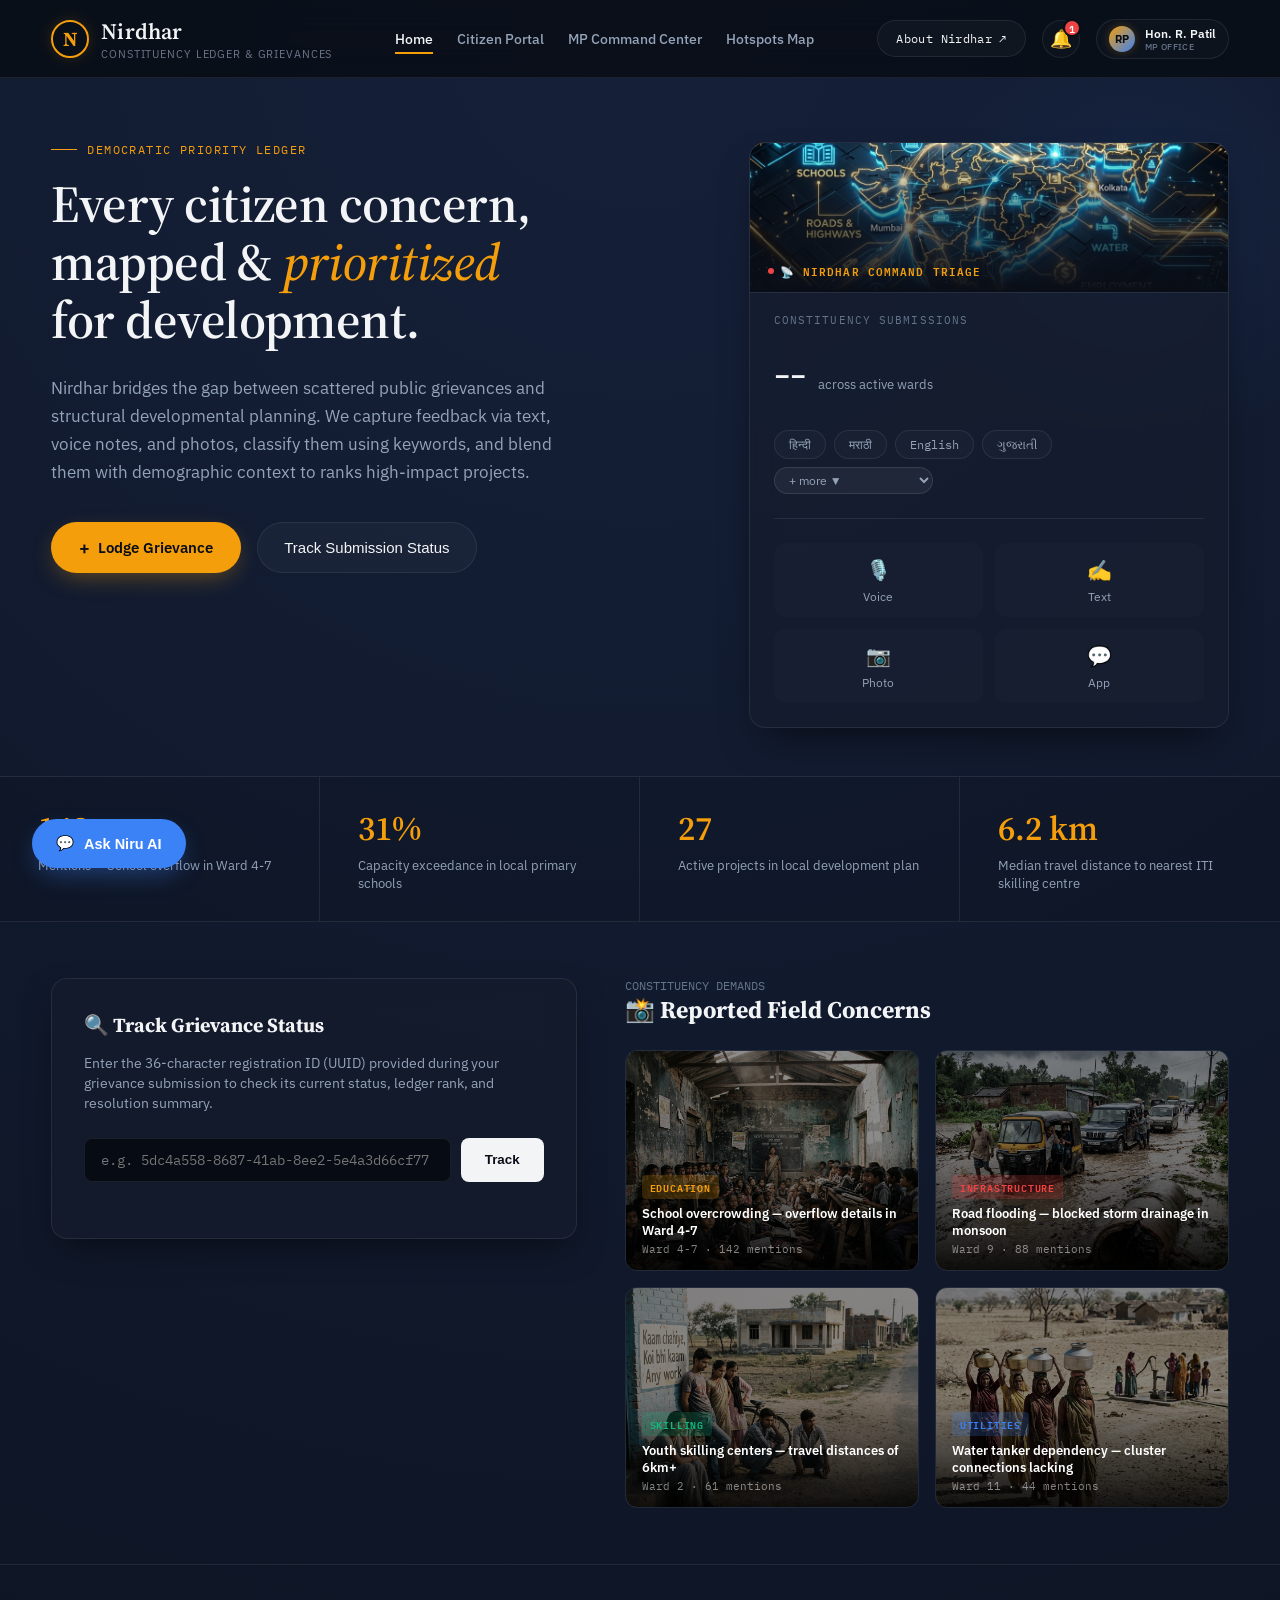
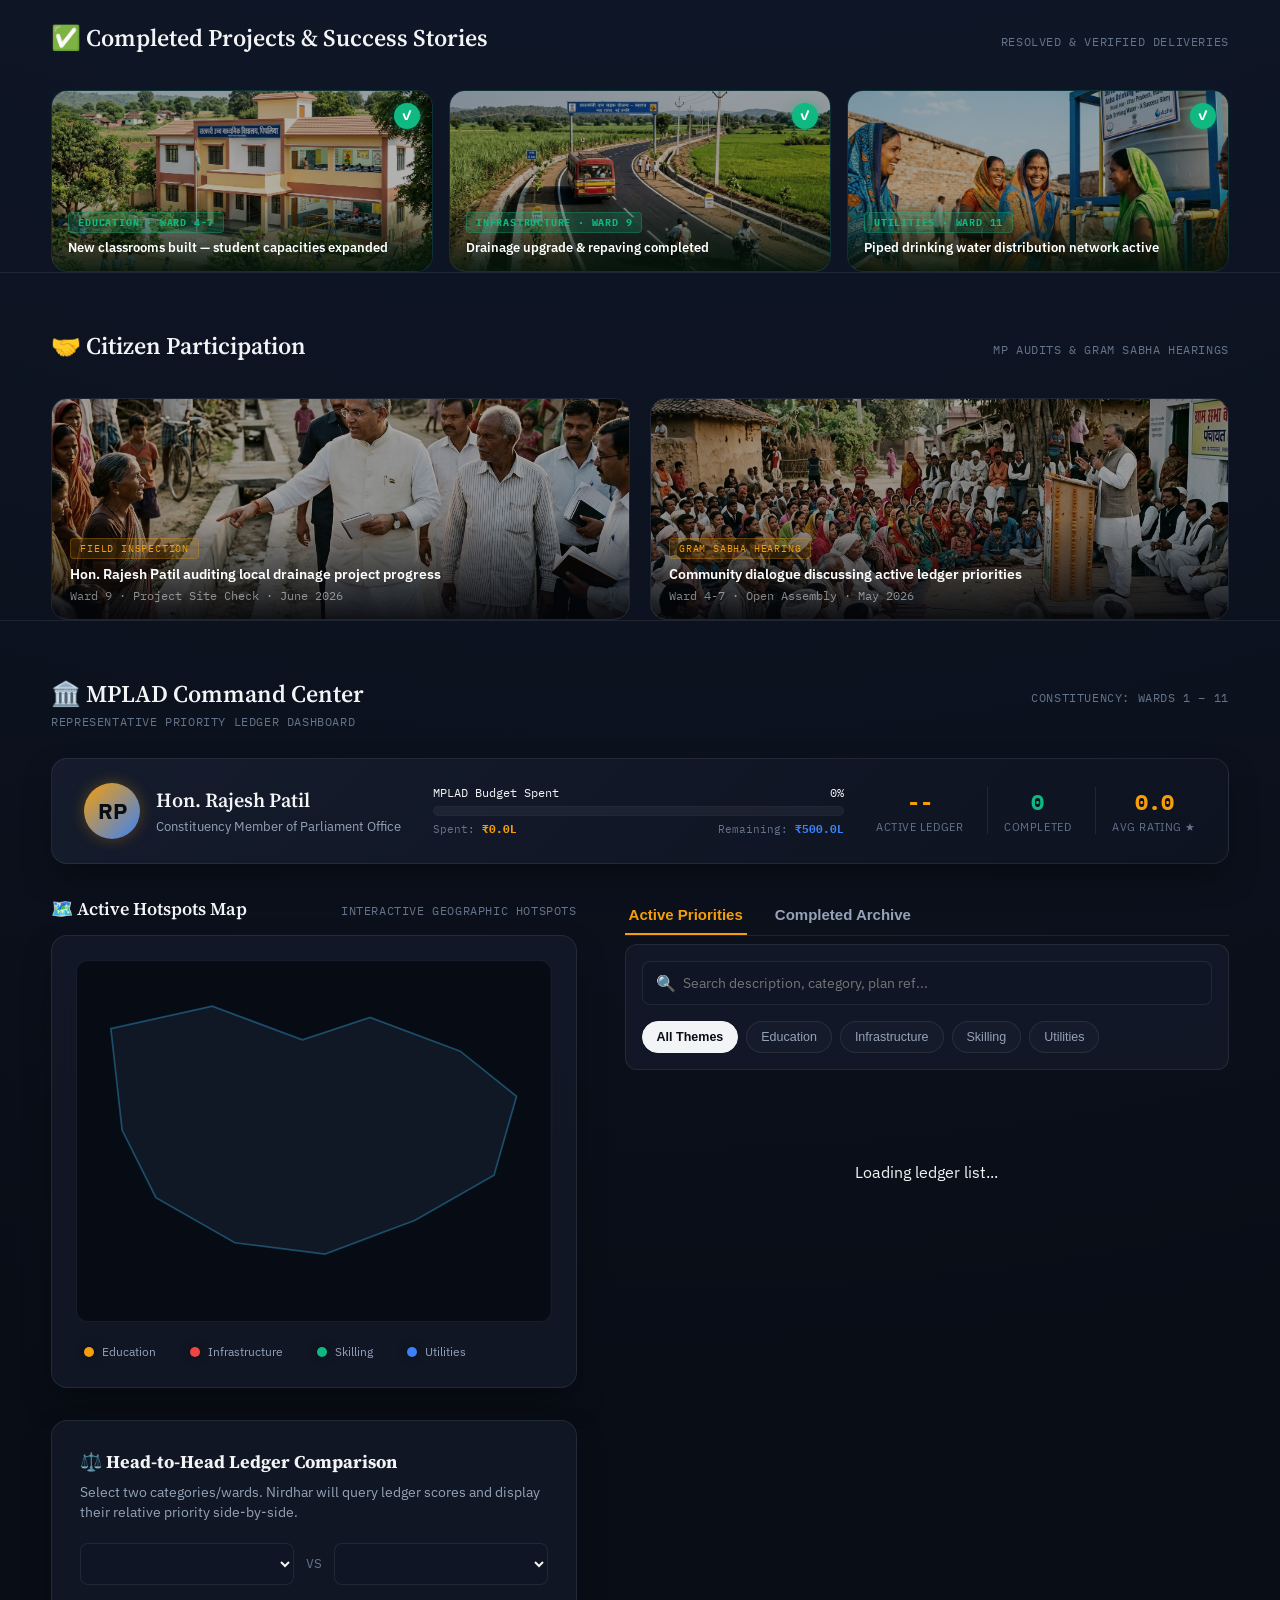
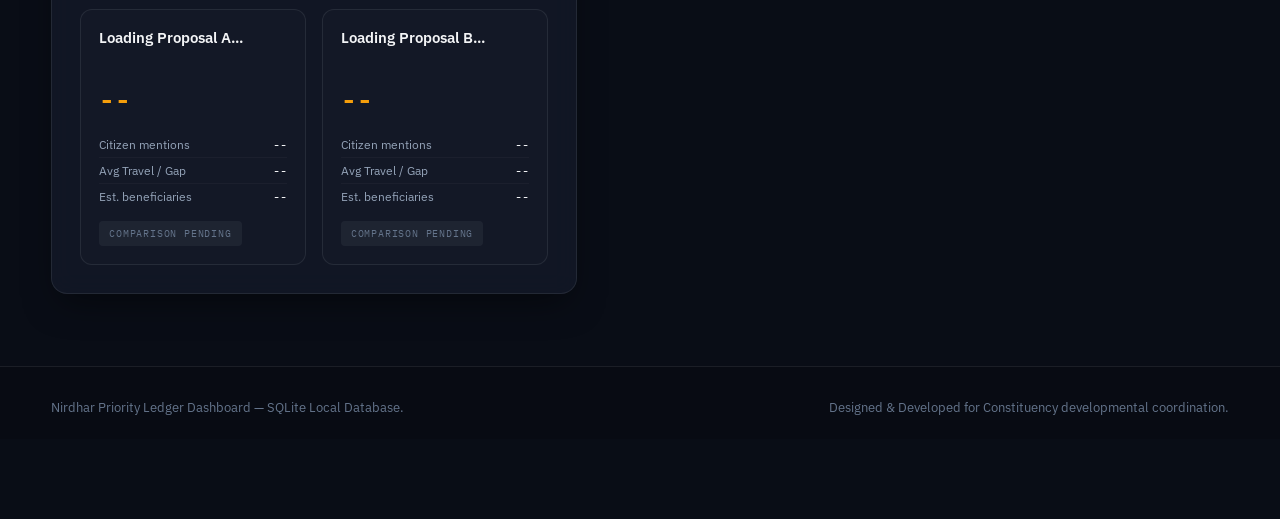
==== frontend/nirdhar/index.html @ 89df0699 "feat: complete project backend, frontend, and deployment setup" ====
<!DOCTYPE html>
<html lang="en">
<head>
<meta charset="UTF-8">
<meta name="viewport" content="width=device-width, initial-scale=1.0">
<title>Nirdhar — Citizen Grievances & Constituency Priority Ledger</title>
<!-- Google Fonts: Outfit, Source Serif 4 & IBM Plex Mono -->
<link rel="preconnect" href="https://fonts.googleapis.com">
<link rel="preconnect" href="https://fonts.gstatic.com" crossorigin>
<link href="https://fonts.googleapis.com/css2?family=Outfit:wght@300;400;500;600;700&family=Source+Serif+4:ital,opsz,wght@0,8..60,400;0,8..60,600;0,8..60,700;1,8..60,400&family=IBM+Plex+Mono:wght@400;500;600&family=IBM+Plex+Sans:wght@300;400;500;600;700&display=swap" rel="stylesheet">
<link rel="stylesheet" href="assets/css/style.css">
</head>
<body>

<header class="topbar">
  <div class="brand">
    <div class="mark">N</div>
    <div>
      <div class="word">Nirdhar</div>
      <div class="sub">Constituency Ledger & Grievances</div>
    </div>
  </div>
  <nav class="links" id="desktopNav">
    <a href="#home" class="active" onclick="navigateTo('#home', this)">Home</a>
    <a href="#citizen-services" onclick="navigateTo('#citizen-services', this)">Citizen Portal</a>
    <a href="#ledger" onclick="navigateTo('#ledger', this)">MP Command Center</a>
    <a href="#map" onclick="navigateTo('#map', this)">Hotspots Map</a>
  </nav>
  <div style="display:flex; align-items:center; gap:16px;">
    <button class="brief-btn" onclick="openModal('briefModal')">About Nirdhar ↗</button>
    
    <!-- Notification Bell Trigger & Dropdown -->
    <div style="position:relative;">
      <div class="notification-trigger" onclick="toggleNotificationDropdown(event)">
        <span class="bell-icon">🔔</span>
        <span class="badge" id="notificationBadge">2</span>
      </div>
      <div class="notification-dropdown" id="notificationDropdown">
        <div class="notification-dropdown-header">
          <span>Alerts & Notifications</span>
          <button onclick="markAllNotificationsRead(event)">Mark all as read</button>
        </div>
        <div id="notificationList">
          <!-- Populated by JS -->
        </div>
      </div>
    </div>

    <!-- MP Profile Avatar Trigger -->
    <div class="mp-profile-trigger" onclick="openModal('profileSettingsModal')">
      <div class="avatar">RP</div>
      <div class="info">
        <span class="name">Hon. R. Patil</span>
        <span class="role">MP Office</span>
      </div>
    </div>
  </div>
</header>

<!-- Mobile Bottom Navigation Bar -->
<div class="mobile-nav-bar" id="mobileNav">
  <div class="mobile-nav-item active" onclick="navigateTo('#home', this)">
    <span class="icon">🏠</span>
    <span>Home</span>
  </div>
  <div class="mobile-nav-item" onclick="navigateTo('#citizen-services', this)">
    <span class="icon">🔍</span>
    <span>Tracker</span>
  </div>
  <div class="mobile-nav-item" onclick="navigateTo('#ledger', this)">
    <span class="icon">🏛️</span>
    <span>MP Office</span>
  </div>
  <div class="mobile-nav-item" onclick="openModal('submitModal'); setMode(document.querySelectorAll('.mode-tab')[0], 'text')">
    <div class="icon">➕</div>
    <div>Lodge</div>
  </div>
</div>

<!-- HERO BANNER -->
<section class="hero" id="home">
  <div>
    <div class="eyebrow">Democratic priority ledger</div>
    <h1 class="headline">Every citizen concern,<br>mapped &amp; <em>prioritized</em><br>for development.</h1>
    <p class="lede">Nirdhar bridges the gap between scattered public grievances and structural developmental planning. We capture feedback via text, voice notes, and photos, classify them using keywords, and blend them with demographic context to ranks high-impact projects.</p>
    <div class="hero-actions">
      <button class="btn-primary" onclick="openModal('submitModal'); setMode(document.querySelectorAll('.mode-tab')[0], 'text')"><span style="font-size:18px;">+</span> Lodge Grievance</button>
      <button class="btn-ghost" onclick="focusTrackingWidget()">Track Submission Status</button>
    </div>
  </div>

  <!-- Hero panel status summary -->
  <div class="hero-panel" style="padding: 0; overflow: hidden; display: flex; flex-direction: column;">
    <div style="width: 100%; height: 150px; overflow: hidden; position: relative; border-bottom: 1px solid var(--card-border);">
      <img src="images/hero_illustration.png" alt="Digital India Map Data Visualization" style="width:100%; height:100%; object-fit:cover;">
      <div style="position: absolute; inset: 0; background: linear-gradient(to top, #090d16, transparent 95%);"></div>
      <div style="position: absolute; bottom: 12px; left: 18px; font-family:'IBM Plex Mono', monospace; font-size: 11px; text-transform: uppercase; letter-spacing: 0.1em; color: var(--accent-gold); font-weight:600; display:flex; align-items:center; gap:6px;">
        <span style="width:6px; height:6px; background:var(--accent-vermil); border-radius:50%; display:inline-block; animation:recPulse 1.5s infinite;"></span>
        📡 Nirdhar Command Triage
      </div>
    </div>
    <div style="padding: 20px 24px 24px;">
      <div class="label">Constituency submissions</div>
      <div class="counter-row">
        <div class="counter" id="statTotal">--</div>
        <div class="counter-note" id="statHotspotNote">across active wards</div>
      </div>
      <div class="lang-strip">
        <span class="lang-chip">हिन्दी</span>
        <span class="lang-chip">मराठी</span>
        <span class="lang-chip">English</span>
        <span class="lang-chip">ગુજરાતી</span>
        <select class="lang-chip" style="background:rgba(255,255,255,0.05); border:1px solid rgba(255,255,255,0.1); color:var(--text-secondary); font-family:inherit; font-size:12px; cursor:pointer; outline:none; border-radius:100px; padding:4px 10px;">
          <option value="" disabled selected>+ more ▼</option>
          <option value="ta" style="background:var(--bg-main); color:#fff;">தமிழ் (Tamil)</option>
          <option value="te" style="background:var(--bg-main); color:#fff;">తెలుగు (Telugu)</option>
          <option value="bn" style="background:var(--bg-main); color:#fff;">বাংলা (Bengali)</option>
          <option value="kn" style="background:var(--bg-main); color:#fff;">ಕನ್ನಡ (Kannada)</option>
          <option value="ml" style="background:var(--bg-main); color:#fff;">മലയാളം (Malayalam)</option>
          <option value="pa" style="background:var(--bg-main); color:#fff;">ਪੰਜਾਬੀ (Punjabi)</option>
          <option value="ur" style="background:var(--bg-main); color:#fff;">اردو (Urdu)</option>
          <option value="or" style="background:var(--bg-main); color:#fff;">ଓଡ଼ିଆ (Odia)</option>
          <option value="as" style="background:var(--bg-main); color:#fff;">অসমীয়া (Assamese)</option>
        </select>
      </div>
      <div class="channel-row">
        <div class="channel" style="cursor:pointer;" onclick="openModal('submitModal'); setMode(document.querySelectorAll('.mode-tab')[1], 'voice')"><span class="icon">🎙️</span>Voice</div>
        <div class="channel" style="cursor:pointer;" onclick="openModal('submitModal'); setMode(document.querySelectorAll('.mode-tab')[0], 'text')"><span class="icon">✍️</span>Text</div>
        <div class="channel" style="cursor:pointer;" onclick="openModal('submitModal'); setMode(document.querySelectorAll('.mode-tab')[2], 'photo')"><span class="icon">📷</span>Photo</div>
        <div class="channel" style="cursor:pointer;" onclick="openModal('submitModal'); setMode(document.querySelectorAll('.mode-tab')[0], 'text')"><span class="icon">💬</span>App</div>
      </div>
    </div>
  </div>
</section>

<!-- STATS STRIP -->
<section class="stats-strip">
  <div class="stat-box">
    <div class="num" id="statHighlightsSchool">142</div>
    <div class="cap">Mentions — School overflow in Ward 4-7</div>
  </div>
  <div class="stat-box">
    <div class="num">31%</div>
    <div class="cap">Capacity exceedance in local primary schools</div>
  </div>
  <div class="stat-box">
    <div class="num" id="statPlan">27</div>
    <div class="cap">Active projects in local development plan</div>
  </div>
  <div class="stat-box">
    <div class="num">6.2 km</div>
    <div class="cap">Median travel distance to nearest ITI skilling centre</div>
  </div>
</section>

<!-- CITIZEN PORTAL SECTION -->
<section class="citizen-section" id="citizen-services">
  <!-- Track Grievance Widget -->
  <div class="tracker-card" id="statusTrackerCard">
    <h3>🔍 Track Grievance Status</h3>
    <p class="card-desc">Enter the 36-character registration ID (UUID) provided during your grievance submission to check its current status, ledger rank, and resolution summary.</p>
    
    <div class="status-search-form">
      <input type="text" id="statusIdInput" class="status-search-input" placeholder="e.g. 5dc4a558-8687-41ab-8ee2-5e4a3d66cf77">
      <button class="btn-search-status" onclick="queryGrievanceStatus()">Track</button>
    </div>

    <!-- Status Search Results Box -->
    <div class="status-results-box" id="statusResultsBox">
      <div class="status-result-header">
        <strong style="font-size:14px; color:#fff;" id="statusResCategory">Grievance</strong>
        <span class="status-badge-val pending" id="statusResBadge">Pending</span>
      </div>
      
      <div class="status-detail-item"><span>Ward Area</span><strong id="statusResWard">--</strong></div>
      <div class="status-detail-item"><span>Priority Rank</span><strong id="statusResRank">--</strong></div>
      <div class="status-detail-item"><span>Priority Score</span><strong id="statusResScore">--</strong></div>
      <div class="status-detail-item"><span>Complaint Text</span><strong id="statusResSummary" style="max-width:24ch; overflow:hidden; text-overflow:ellipsis; white-space:nowrap;">--</strong></div>
      
      <!-- Related Picture Preview Row -->
      <div class="status-detail-item" id="statusResImageRow" style="display:none; flex-direction:column; align-items:flex-start; gap:8px; border:none; padding:12px 0 0 0; border-top:1.5px dashed rgba(255,255,255,0.06);">
        <span style="font-size:11px;">Related Picture:</span>
        <img id="statusResImage" src="" alt="Grievance Image" style="max-width:100%; max-height:220px; border-radius:var(--radius-sm); border:1px solid var(--card-border); object-fit:cover;">
      </div>

      <!-- Complete redressal report details if resolved -->
      <div id="statusResCompletedDetails" style="display:none; margin-top:14px; padding-top:12px; border-top:1.5px dashed rgba(255,255,255,0.06);">
        <div class="status-detail-item" style="color:var(--accent-sage);"><span>Actual Spent Cost</span><strong id="statusResActualCost">₹0.0 Lakhs</strong></div>
        <div class="status-detail-item" style="color:var(--accent-sage);"><span>Satisfaction Rating</span><strong id="statusResRating" style="color:var(--accent-gold);">★★★★★</strong></div>
        <div class="status-detail-item" style="flex-direction:column; align-items:flex-start; gap:4px; border:none; padding:4px 0 0 0;">
          <span style="font-size:11px;">Redressal Summary Report:</span>
          <p id="statusResReviewNotes" style="font-style:italic; font-size:12px; margin:0; color:var(--text-secondary);"></p>
        </div>
      </div>
    </div>
  </div>

  <!-- Citizen Problem Gallery -->
  <div>
    <div class="problems-gallery-title">
      <p>Constituency Demands</p>
      <h3>📸 Reported Field Concerns</h3>
    </div>
    <div class="gallery-grid">
      <div class="gallery-card" onclick="filterByCategory('education')">
        <img src="images/problem_education.png" alt="School overcrowding" loading="lazy">
        <div class="overlay-label">
          <span class="cat-badge education">Education</span>
          <div class="caption">School overcrowding — overflow details in Ward 4-7</div>
          <div class="ward-tag">Ward 4-7 · 142 mentions</div>
        </div>
      </div>
      <div class="gallery-card" onclick="filterByCategory('infrastructure')">
        <img src="images/problem_infrastructure.png" alt="Flooded road" loading="lazy">
        <div class="overlay-label">
          <span class="cat-badge infrastructure">Infrastructure</span>
          <div class="caption">Road flooding — blocked storm drainage in monsoon</div>
          <div class="ward-tag">Ward 9 · 88 mentions</div>
        </div>
      </div>
      <div class="gallery-card" onclick="filterByCategory('skilling')">
        <img src="images/problem_skilling.png" alt="Youth unemployment" loading="lazy">
        <div class="overlay-label">
          <span class="cat-badge skilling">Skilling</span>
          <div class="caption">Youth skilling centers — travel distances of 6km+</div>
          <div class="ward-tag">Ward 2 · 61 mentions</div>
        </div>
      </div>
      <div class="gallery-card" onclick="filterByCategory('utilities')">
        <img src="images/problem_utilities.png" alt="Water scarcity" loading="lazy">
        <div class="overlay-label">
          <span class="cat-badge utilities">Utilities</span>
          <div class="caption">Water tanker dependency — cluster connections lacking</div>
          <div class="ward-tag">Ward 11 · 44 mentions</div>
        </div>
      </div>
    </div>
  </div>
</section>

<!-- SUCCESS STORIES GALLERY -->
<section class="success-gallery">
  <div class="section-head" style="padding: 0 0 8px 0;">
    <div class="section-title">✅ Completed Projects &amp; Success Stories</div>
    <div class="section-note">resolved &amp; verified deliveries</div>
  </div>
  <div class="success-grid">
    <div class="success-card">
      <img src="images/completed_school.png" alt="Renovated school" loading="lazy">
      <div class="tick">✓</div>
      <div class="success-label">
        <span class="success-badge">Education · Ward 4-7</span>
        <div class="success-caption">New classrooms built — student capacities expanded</div>
      </div>
    </div>
    <div class="success-card">
      <img src="images/completed_road.png" alt="Rehabilitated drainage" loading="lazy">
      <div class="tick">✓</div>
      <div class="success-label">
        <span class="success-badge">Infrastructure · Ward 9</span>
        <div class="success-caption">Drainage upgrade &amp; repaving completed</div>
      </div>
    </div>
    <div class="success-card">
      <img src="images/completed_water.png" alt="Piped water supply" loading="lazy">
      <div class="tick">✓</div>
      <div class="success-label">
        <span class="success-badge">Utilities · Ward 11</span>
        <div class="success-caption">Piped drinking water distribution network active</div>
      </div>
    </div>
  </div>
</section>

<!-- GROUND REALITY PHOTO STRIP -->
<section class="ground-reality">
  <div class="section-head" style="padding: 0 0 8px 0;">
    <div class="section-title">🤝 Citizen Participation</div>
    <div class="section-note">MP audits &amp; Gram Sabha hearings</div>
  </div>
  <div class="ground-strip">
    <div class="ground-card">
      <img src="images/mp_field_visit.png" alt="MP field visit" loading="lazy">
      <div class="ground-label">
        <span class="ground-tag">Field Inspection</span>
        <div class="ground-caption">Hon. Rajesh Patil auditing local drainage project progress</div>
        <div class="ground-sub">Ward 9 · Project Site Check · June 2026</div>
      </div>
    </div>
    <div class="ground-card">
      <img src="images/citizen_meeting.png" alt="Gram Sabha" loading="lazy">
      <div class="ground-label">
        <span class="ground-tag">Gram Sabha Hearing</span>
        <div class="ground-caption">Community dialogue discussing active ledger priorities</div>
        <div class="ground-sub">Ward 4-7 · Open Assembly · May 2026</div>
      </div>
    </div>
  </div>
</section>

<!-- DYNAMIC CITIZEN PHOTO FEED -->
<section class="ground-reality" id="citizen-photo-feed-section" style="display:none; padding: 56px clamp(16px, 4vw, 56px) 0; border-top: 1px solid var(--card-border);">
  <div class="section-head" style="padding: 0 0 8px 0;">
    <div class="section-title">📸 Citizen Ground Reality Feed</div>
    <div class="section-note">Live Photo Uploads from Citizens</div>
  </div>
  <div class="ground-strip" id="citizenPhotoStrip">
    <!-- Dynamic citizen concern photo cards go here -->
  </div>
</section>

<!-- MP LEDGER & COMMAND CENTER -->
<section class="ledger-dashboard-section" id="ledger">
  <div class="section-head">
    <div>
      <div class="section-title">🏛️ MPLAD Command Center</div>
      <span class="section-note">Representative Priority Ledger Dashboard</span>
    </div>
    <div class="section-note">Constituency: Wards 1 – 11</div>
  </div>

  <!-- MP overview banner -->
  <div class="mp-overview-banner">
    <div class="mp-meta-info">
      <div class="avatar-lg">RP</div>
      <div>
        <h4>Hon. Rajesh Patil</h4>
        <p>Constituency Member of Parliament Office</p>
      </div>
    </div>
    <div class="mp-budget-progress">
      <div class="mp-progress-labels">
        <span>MPLAD Budget Spent</span>
        <span id="profileBudgetPct">0%</span>
      </div>
      <div class="mp-progress-bar-track">
        <div class="mp-progress-bar-fill" id="profileBudgetBar"></div>
      </div>
      <div style="display:flex; justify-content:space-between; font-size:11px; color:var(--text-muted); margin-top:6px; font-family:'IBM Plex Mono', monospace;">
        <span>Spent: <strong id="profileSpentBudget" style="color:var(--accent-gold);">₹0.0L</strong></span>
        <span>Remaining: <strong id="profileBalanceBudget" style="color:var(--accent-blue);">₹500.0L</strong></span>
      </div>
    </div>
    <div class="mp-stats-row">
      <div class="mp-stat-item">
        <div class="val" id="profileActiveCount">--</div>
        <div class="lbl">Active Ledger</div>
      </div>
      <div class="mp-stat-item" style="border-left:1px solid var(--card-border); padding-left:16px;">
        <div class="val green" id="profileCompletedCount">0</div>
        <div class="lbl">Completed</div>
      </div>
      <div class="mp-stat-item" style="border-left:1px solid var(--card-border); padding-left:16px;">
        <div class="val" id="profileAvgRating" style="color:var(--accent-gold);">0.0</div>
        <div class="lbl">Avg Rating ★</div>
      </div>
    </div>
  </div>

  <!-- Dashboard Grid -->
  <div class="dashboard-grid">
    <!-- SVG Map & Comparison -->
    <div id="map">
      <div class="section-head" style="margin-bottom:14px;">
        <div class="section-title" style="font-size:18px;">🗺️ Active Hotspots Map</div>
        <div class="section-note">Interactive geographic hotspots</div>
      </div>
      <div class="map-card">
        <div class="map-wrapper">
          <svg class="map" viewBox="0 0 420 320" xmlns="http://www.w3.org/2000/svg">
            <rect x="0" y="0" width="420" height="320" rx="10" fill="#070b14"/>
            <!-- Constituency boundary outline -->
            <path class="map-path" d="M30 60 L120 40 L200 70 L260 50 L340 80 L390 120 L370 190 L300 230 L220 260 L140 250 L70 210 L40 150 Z"/>
            <g id="mapHotspots">
              <!-- Rendered dynamically -->
            </g>
          </svg>
        </div>
        <div class="map-legend">
          <span onclick="filterByCategory('education')"><i class="dot" style="background:var(--theme-education)"></i>Education</span>
          <span onclick="filterByCategory('infrastructure')"><i class="dot" style="background:var(--theme-infrastructure)"></i>Infrastructure</span>
          <span onclick="filterByCategory('skilling')"><i class="dot" style="background:var(--theme-skilling)"></i>Skilling</span>
          <span onclick="filterByCategory('utilities')"><i class="dot" style="background:var(--theme-utilities)"></i>Utilities</span>
        </div>
      </div>

      <!-- Compare Card -->
      <div class="compare-card" id="compare">
        <h3>⚖️ Head-to-Head Ledger Comparison</h3>
        <div class="desc">Select two categories/wards. Nirdhar will query ledger scores and display their relative priority side-by-side.</div>
        
        <div class="compare-controls">
          <select id="compareA" class="compare-select" onchange="runComparison()"></select>
          <span style="align-self: center; font-size: 13px; color: var(--text-muted); font-family: 'IBM Plex Mono', monospace;">VS</span>
          <select id="compareB" class="compare-select" onchange="runComparison()"></select>
        </div>

        <div class="compare-row" id="compareResult">
          <div class="compare-loader" id="compareLoader">
            <div class="spinner"></div>
          </div>
          <div class="compare-item" id="compCardA">
            <div>
              <div class="name" id="compNameA">Loading Proposal A...</div>
              <div class="score-val" id="compScoreA">--</div>
              <div class="metric">Citizen mentions <b id="compMentionsA">--</b></div>
              <div class="metric">Avg Travel / Gap <b id="compGapA">--</b></div>
              <div class="metric">Est. beneficiaries <b id="compBenefA">--</b></div>
            </div>
            <span class="lose-tag" id="compTagA">Comparison pending</span>
          </div>
          <div class="compare-item" id="compCardB">
            <div>
              <div class="name" id="compNameB">Loading Proposal B...</div>
              <div class="score-val" id="compScoreB">--</div>
              <div class="metric">Citizen mentions <b id="compMentionsB">--</b></div>
              <div class="metric">Avg Travel / Gap <b id="compGapB">--</b></div>
              <div class="metric">Est. beneficiaries <b id="compBenefB">--</b></div>
            </div>
            <span class="lose-tag" id="compTagB">Comparison pending</span>
          </div>
        </div>
      </div>
    </div>

    <!-- Ranked ledger and completions archive -->
    <div>
      <div class="primary-ledger-tabs">
        <button class="ledger-view-tab active" id="btnActiveTab" onclick="switchLedgerTab('active')">Active Priorities</button>
        <button class="ledger-view-tab" id="btnCompletedTab" onclick="switchLedgerTab('completed')">Completed Archive</button>
      </div>

      <!-- ACTIVE LEDGER CONTENT WRAPPER -->
      <div id="activeLedgerWrapper">
        <div class="ledger-container">
          <div class="filter-bar">
            <div class="search-wrapper">
              <span class="search-icon">🔍</span>
              <input type="text" id="ledgerSearch" class="search-input" placeholder="Search description, category, plan ref..." oninput="filterLedger()">
            </div>
            <div class="filter-tabs">
              <button class="filter-tab active" onclick="setFilterTab(this, 'all')">All Themes</button>
              <button class="filter-tab" onclick="setFilterTab(this, 'education')">Education</button>
              <button class="filter-tab" onclick="setFilterTab(this, 'infrastructure')">Infrastructure</button>
              <button class="filter-tab" onclick="setFilterTab(this, 'skilling')">Skilling</button>
              <button class="filter-tab" onclick="setFilterTab(this, 'utilities')">Utilities</button>
            </div>
          </div>

          <div class="active-filter-badge" id="hotspotFilterBadge">
            <span>Filtering by Hotspot: <strong id="hotspotFilterName">Ward X</strong></span>
            <button onclick="clearHotspotFilter()">✕ Clear</button>
          </div>

          <div class="ledger-list" id="ledgerList">
            <div style="text-align: center; padding: 48px;">
              <div class="spinner" style="margin: 0 auto 16px;"></div>
              <span>Loading ledger list...</span>
            </div>
          </div>
        </div>
      </div>

      <!-- COMPLETED LEDGER CONTENT WRAPPER -->
      <div id="completedLedgerWrapper" style="display:none;">
        <div class="ledger-list" id="completedProjectsList">
          <div style="text-align: center; padding: 48px;">
            <div class="spinner" style="margin: 0 auto 16px;"></div>
            <span>Loading completed archive...</span>
          </div>
        </div>
      </div>
    </div>
  </div>
</section>

<!-- FLOATING CHATBOT -->
<div class="ai-chat-widget">
  <button class="ai-chat-toggle" onclick="toggleAIChat()">
    <span class="chat-icon">💬</span>
    <span>Ask Niru AI</span>
  </button>
  <div class="ai-chat-pane" id="aiChatPane">
    <div class="ai-chat-header">
      <h4>💬 Niru AI Assistant <span class="status"></span></h4>
      <button class="modal-close" style="width:24px; height:24px; font-size:12px; border:none; background:none; display:flex; align-items:center; justify-content:center;" onclick="toggleAIChat()">✕</button>
    </div>
    <div class="ai-chat-messages" id="aiChatMessages">
      <div class="chat-msg bot">
        Hello! I am Niru, your constituency assistant. I can help analyze your ledger data, draft escalations, or check budget status. Ask me anything!
      </div>
    </div>
    <div class="ai-chat-prompts">
      <span class="chat-prompt-chip" onclick="sendQuickPrompt('budget')">📊 Check Budget</span>
      <span class="chat-prompt-chip" onclick="sendQuickPrompt('priority')">🏆 Top Priority</span>
      <span class="chat-prompt-chip" onclick="sendQuickPrompt('sla')">🚨 SLA Breaches</span>
      <span class="chat-prompt-chip" onclick="sendQuickPrompt('draft')">✉️ Draft Escalation</span>
    </div>
    <div class="ai-chat-input-wrapper">
      <input type="text" id="aiChatInput" class="ai-chat-input" placeholder="Type a message..." onkeydown="handleChatKeyDown(event)">
      <button class="ai-chat-send" onclick="sendChatMessage()">➔</button>
    </div>
  </div>
</div>

<!-- SUBMIT SUGGESTION / GRIEVANCE MODAL -->
<div class="overlay" id="submitModal">
  <div class="modal">
    <div class="modal-head">
      <div>
        <h2>Lodge Public Grievance / Suggestion</h2>
        <p>Report local requirements or infrastructure needs. Text notes, audio recordings, or photo updates are supported.</p>
      </div>
      <button class="modal-close" onclick="closeModal('submitModal')">✕</button>
    </div>
    <div class="modal-body">
      <div class="field-label">Preferred Language</div>
      <div class="lang-select" id="langSelect">
        <button class="lang-opt active" data-lang="en">English</button>
        <button class="lang-opt" data-lang="hi">हिन्दी</button>
        <button class="lang-opt" data-lang="mr">मराठी</button>
        <button class="lang-opt" data-lang="gu">ગુજરાતી</button>
        <button class="lang-opt" data-lang="ta">தமிழ்</button>
        <select id="moreLangSelect" onchange="document.querySelectorAll('.lang-opt').forEach(b => b.classList.remove('active')); currentLang = this.value;" style="background:transparent; color:var(--text-secondary); border:1px solid var(--card-border); border-radius:100px; padding:6px 12px; font-size:13px; font-family:inherit; cursor:pointer; outline:none; height: 32px;">
          <option value="" disabled selected>+ More Languages</option>
          <option value="te" style="background:var(--bg-main); color:#fff;">తెలుగు (Telugu)</option>
          <option value="bn" style="background:var(--bg-main); color:#fff;">বাংলা (Bengali)</option>
          <option value="kn" style="background:var(--bg-main); color:#fff;">ಕನ್ನಡ (Kannada)</option>
          <option value="ml" style="background:var(--bg-main); color:#fff;">മലയാളം (Malayalam)</option>
          <option value="pa" style="background:var(--bg-main); color:#fff;">ਪੰਜਾਬੀ (Punjabi)</option>
          <option value="ur" style="background:var(--bg-main); color:#fff;">اردو (Urdu)</option>
          <option value="or" style="background:var(--bg-main); color:#fff;">ଓଡ଼ିଆ (Odia)</option>
          <option value="as" style="background:var(--bg-main); color:#fff;">অসমীয়া (Assamese)</option>
        </select>
      </div>

      <div class="mode-tabs">
        <button class="mode-tab active" onclick="setMode(this,'text')"><span class="ic">✍️</span>Text Detail</button>
        <button class="mode-tab" onclick="setMode(this,'voice')"><span class="ic">🎙️</span>Voice Note</button>
        <button class="mode-tab" onclick="setMode(this,'photo')"><span class="ic">📷</span>Photo Upload</button>
      </div>

      <!-- TEXT MODE -->
      <div id="mode-text">
        <div class="field-label">Grievance Details</div>
        <textarea id="submitText" placeholder="Please describe the grievance or developmental requirements..."></textarea>
      </div>

      <!-- VOICE MODE -->
      <div id="mode-voice" style="display:none;">
        <div class="voice-box">
          <button class="rec-btn" id="voiceRecBtn" type="button" onclick="toggleRecording()">●</button>
          <div class="voice-status" id="voiceStatus">Click to Record</div>
          <div class="voice-timer" id="voiceTimer">00:00</div>
          <div class="wave-visualizer" id="waveVisualizer">
            <div class="wave-bar"></div><div class="wave-bar"></div><div class="wave-bar"></div>
            <div class="wave-bar"></div><div class="wave-bar"></div><div class="wave-bar"></div>
            <div class="wave-bar"></div>
          </div>
          <div class="voice-note" id="voiceHelpText">Speech recognition runs automatically.</div>
        </div>
      </div>

      <!-- PHOTO MODE -->
      <div id="mode-photo" style="display:none;">
        <input type="file" id="photoFileInput" accept="image/*" style="display:none;" onchange="handlePhotoUpload(event)">
        <div class="upload-box" onclick="document.getElementById('photoFileInput').click()">
          <span class="icon">📷</span>
          <strong>Click to select photo</strong>
          <p style="margin: 6px 0 0;">AI Vision classifications will automatically triage the theme.</p>
        </div>
        
        <div class="photo-preview-container" id="photoPreviewContainer">
          <img src="" class="photo-thumbnail" id="photoThumbnail" alt="preview">
          <div class="photo-meta">
            <div class="photo-name" id="photoName">image.jpg</div>
            <div class="photo-size" id="photoSize">0 KB</div>
            <button class="btn-remove-photo" onclick="removePhoto()">Remove photo</button>
          </div>
        </div>

        <div class="ai-analysis-banner" id="aiAnalysisBanner">
          <div class="spinner"></div>
          <span id="aiAnalysisText">Analyzing image with Niru-Vision AI...</span>
        </div>
      </div>

      <!-- Ward selection & prefill -->
      <div class="field-label" style="margin-top:20px; margin-bottom:0;">Ward Location</div>
      <div class="location-row">
        <select id="wardSelect">
          <option value="">Choose Constituency Ward...</option>
          <option value="ward-1">Ward 1 (Pop: 8.2k)</option>
          <option value="ward-2">Ward 2 (Pop: 11.4k)</option>
          <option value="ward-4-7">Ward 4-7 (Pop: 26.8k)</option>
          <option value="ward-9">Ward 9 (Pop: 15.1k)</option>
          <option value="ward-11">Ward 11 (Pop: 9.7k)</option>
        </select>
        <button type="button" onclick="useCurrentLocation()">📍 Geotag</button>
      </div>

      <button class="submit-btn" id="btnSubmitGrievance" onclick="submitGrievance()">Submit Grievance Suggestion</button>
      <div class="modal-foot-note" id="submitFootNote">All citizen demands are filed directly into Nirdhar priority ledger.</div>
    </div>
  </div>
</div>

<!-- MP PROFILE / SETTINGS MODAL -->
<div class="overlay" id="profileSettingsModal">
  <div class="modal" style="max-width: 480px;">
    <div class="modal-head">
      <div>
        <h2>MP Office Settings</h2>
        <p>Configure notifications and representatives profiles details.</p>
      </div>
      <button class="modal-close" onclick="closeModal('profileSettingsModal')">✕</button>
    </div>
    <div class="modal-body">
      <div class="field-label">Representative Information</div>
      <div style="background:rgba(255,255,255,0.02); border:1px solid var(--card-border); border-radius:var(--radius-md); padding:16px; margin-bottom:20px;">
        <div style="font-weight:600; font-size:15px; margin-bottom:4px;">Rajesh Patil, MP</div>
        <div style="font-size:12px; color:var(--text-secondary);">District: Wards 1 – 11 Constituency</div>
      </div>

      <div style="margin-bottom:20px;">
        <div class="field-label">Link Phone Number (SMS Alerts)</div>
        <div class="status-search-form" style="margin-bottom:6px;">
          <input type="text" id="mpPhoneNumber" class="status-search-input" placeholder="e.g. +91 99887 76655" value="+91 99887 76655">
          <button class="btn-search-status" style="background:var(--accent-gold); color:var(--bg-main)" onclick="saveConnectedPhone()">Link</button>
        </div>
        <p id="phoneStatusMsg" style="font-size:11.5px; margin:4px 0 0 0; color:var(--text-muted);">SLA warnings trigger direct SMS integrations on the linked phone.</p>
      </div>

      <div style="border-top:1px solid var(--card-border); padding-top:20px; display:flex; justify-content:flex-end;">
        <button class="submit-btn" style="width:auto; margin-top:0;" onclick="closeModal('profileSettingsModal')">Save Settings</button>
      </div>
    </div>
  </div>
</div>

<!-- RESOLVE / COMPLETE PROJECT MODAL -->
<div class="overlay" id="completeProjectModal">
  <div class="modal" style="max-width: 480px;">
    <div class="modal-head">
      <div>
        <h2>✓ Resolve Grievance Priority</h2>
        <p>Complete project work and archive citizen redressal reports.</p>
      </div>
      <button class="modal-close" onclick="closeModal('completeProjectModal')">✕</button>
    </div>
    <div class="modal-body">
      <input type="hidden" id="completeProjectCategory">
      <input type="hidden" id="completeProjectWard">
      
      <div style="font-weight:600; font-size:15px; font-family:'Source Serif 4', serif; margin-bottom:18px;" id="completeProjectLabel">Project details</div>
      
      <div style="margin-bottom:18px;">
        <div class="field-label">Actual Spent Cost (Lakhs)</div>
        <input type="number" step="0.1" id="completeProjectCost" class="status-search-input" style="width:100%; border-radius:var(--radius-sm);" placeholder="e.g. 45.0">
      </div>

      <div style="margin-bottom:18px;">
        <div class="field-label">Citizen Satisfaction Rating</div>
        <div class="star-rating" id="completeProjectStars">
          <span class="star-btn active" onclick="setCompletionStarRating(1)">★</span>
          <span class="star-btn active" onclick="setCompletionStarRating(2)">★</span>
          <span class="star-btn active" onclick="setCompletionStarRating(3)">★</span>
          <span class="star-btn active" onclick="setCompletionStarRating(4)">★</span>
          <span class="star-btn active" onclick="setCompletionStarRating(5)">★</span>
        </div>
        <input type="hidden" id="completeProjectRating" value="5">
      </div>

      <div style="margin-bottom:20px;">
        <div class="field-label">Redressal Review Summary</div>
        <textarea id="completeProjectNotes" style="min-height:90px;" placeholder="Grievance resolved. Infrastructure inspected and verified..."></textarea>
      </div>

      <div style="display:grid; grid-template-columns:1fr 1fr; gap:12px;">
        <button class="submit-btn" style="background:rgba(255,255,255,0.03); border:1px solid var(--card-border); color:var(--text-primary); margin-top:0;" onclick="closeModal('completeProjectModal')">Cancel</button>
        <button class="submit-btn" style="background:var(--accent-sage); color:#fff; margin-top:0;" id="btnSaveCompletion" onclick="saveProjectCompletion()">✓ Save &amp; Resolve</button>
      </div>
    </div>
  </div>
</div>

<!-- HQ ESCALATION MODAL -->
<div class="overlay" id="escalateProjectModal">
  <div class="modal" style="max-width: 480px;">
    <div class="modal-head">
      <div>
        <h2>🚨 Escalate to Headquarters</h2>
        <p>This project has breached SLA limit of 5 days. Route directly to state offices.</p>
      </div>
      <button class="modal-close" onclick="closeModal('escalateProjectModal')">✕</button>
    </div>
    <div class="modal-body">
      <input type="hidden" id="escalateProjectCategory">
      <input type="hidden" id="escalateProjectWard">
      
      <div style="background:rgba(239, 68, 68, 0.05); border:1px solid rgba(239, 68, 68, 0.25); border-radius:var(--radius-md); padding:16px; margin-bottom:20px; color:var(--accent-vermil);">
        <div class="field-label" style="color:var(--accent-vermil); margin-bottom:4px;">SLA Breach Alert</div>
        <div style="font-weight:600; font-size:15px; font-family:'Source Serif 4', serif;" id="escalateProjectLabel">Project details</div>
        <div style="font-size:12px; font-family:'IBM Plex Mono', monospace; margin-top:6px;" id="escalateProjectAge">0 Days Pending (SLA: 5 Days Limit)</div>
      </div>

      <div class="location-row" style="flex-direction:column; gap:6px; margin:0 0 20px 0;">
        <div class="field-label" style="margin-bottom:0;">Recipient HQ Contact</div>
        <select id="hqContactSelect" onchange="updateEscalationWhatsAppLink()" style="width:100%; background:#0f1524; border:1px solid var(--card-border); color:var(--text-primary); border-radius:var(--radius-sm); padding:12px 14px;">
          <option value="+919988776655">District Chief Commissioner Office (+91 99887 76655)</option>
          <option value="+919123456789">State Development Authority (+91 91234 56789)</option>
          <option value="+919876543210">National Infrastructure Committee (+91 98765 43210)</option>
        </select>
      </div>

      <div style="margin-bottom:20px;">
        <div class="field-label">Escalation Message Summary</div>
        <textarea id="escalateProjectMessage" style="min-height:120px;" readonly></textarea>
      </div>

      <div style="display:flex; justify-content:center; margin-bottom:16px;">
        <a id="btnEscalateWhatsApp" href="#" target="_blank" class="chip" style="border-color:rgba(16, 185, 129, 0.4); color:var(--accent-sage); background:rgba(16, 185, 129, 0.05); display:inline-flex; align-items:center; gap:6px; font-weight:600; padding:8px 16px; border-radius:var(--radius-sm);">
          💬 Send via WhatsApp
        </a>
      </div>

      <div style="display:grid; grid-template-columns:1fr 1fr; gap:12px;">
        <button class="submit-btn" style="background:rgba(255,255,255,0.03); border:1px solid var(--card-border); color:var(--text-primary); margin-top:0;" onclick="closeModal('escalateProjectModal')">Cancel</button>
        <button class="submit-btn" style="background:var(--accent-vermil); color:#fff; margin-top:0;" id="btnSendEscalation" onclick="sendProjectEscalation()">🚨 Send Escalation Alert</button>
      </div>
    </div>
  </div>
</div>

<!-- ABOUT BRIEF MODAL -->
<div class="overlay" id="briefModal">
  <div class="modal">
    <div class="modal-head">
      <h2>About Nirdhar Priority Ledger</h2>
      <button class="modal-close" onclick="closeModal('briefModal')">✕</button>
    </div>
    <div class="modal-body brief-body">
      <p>Nirdhar is a citizen-submission-to-priority-ledger prototype application designed to bridge public concerns and state budget disbursements under the MPLAD program.</p>
      
      <h3>How it works</h3>
      <p>1. <strong>Collection:</strong> Citizens log grievances via audio notes, photographs, or text across regional languages.</p>
      <p>2. <strong>NLP &amp; Classification:</strong> Submissions are processed and sorted into developmental themes (Education, Infrastructure, Skilling, Utilities).</p>
      <p>3. <strong>Context Blending:</strong> Hotspots are merged with actual census databases (primary capacity gaps, school distance travel records, etc.).</p>
      <p>4. <strong>Ledger Calculation:</strong> A clear demand ranking formula weights citizen urgency (55%), capacity gap data (30%), and beneficiary targets (15%) to score projects on a 1-100 scale.</p>
    </div>
  </div>
</div>

<footer>
  <div style="max-width:1200px; margin: 0 auto; display:flex; justify-content:space-between; width:100%; flex-wrap:wrap; gap:12px;">
    <div>Nirdhar Priority Ledger Dashboard — SQLite Local Database.</div>
    <div>Designed &amp; Developed for Constituency developmental coordination.</div>
  </div>
</footer>

<script src="assets/js/main.js"></script>
</body>
</html>
---- frontend/nirdhar/assets/css/style.css ----
:root {
    --bg-main: #090d16;
    --bg-mesh: radial-gradient(circle at 50% 0%, #152039 0%, #090d16 80%);
    --card-bg: rgba(22, 28, 45, 0.65);
    --card-border: rgba(255, 255, 255, 0.08);
    --card-border-hover: rgba(245, 158, 11, 0.25);
    --text-primary: #f3f4f6;
    --text-secondary: #94a3b8;
    --text-muted: #64748b;
    --accent-gold: #f59e0b;
    --accent-gold-glow: rgba(245, 158, 11, 0.15);
    --accent-vermil: #ef4444;
    --accent-sage: #10b981;
    --accent-blue: #3b82f6;
    
    --theme-education: #f59e0b;
    --theme-infrastructure: #ef4444;
    --theme-skilling: #10b981;
    --theme-utilities: #3b82f6;
    --theme-general: #64748b;

    --radius-lg: 16px;
    --radius-md: 12px;
    --radius-sm: 8px;
    --transition-smooth: all 0.3s cubic-bezier(0.4, 0, 0.2, 1);
  }

  * { box-sizing: border-box; }
  html, body { margin: 0; padding: 0; scroll-behavior: smooth; }
  body {
    background: var(--bg-main);
    background-image: var(--bg-mesh);
    color: var(--text-primary);
    font-family: 'IBM Plex Sans', sans-serif;
    -webkit-font-smoothing: antialiased;
    overflow-x: hidden;
    min-height: 100vh;
    padding-bottom: 80px;
  }

  ::selection { background: var(--accent-gold); color: var(--bg-main); }
  
  /* Scrollbar Styling */
  ::-webkit-scrollbar { width: 8px; height: 8px; }
  ::-webkit-scrollbar-track { background: rgba(0, 0, 0, 0.2); }
  ::-webkit-scrollbar-thumb { background: rgba(255, 255, 255, 0.1); border-radius: 99px; }
  ::-webkit-scrollbar-thumb:hover { background: rgba(255, 255, 255, 0.2); }

  a { color: inherit; text-decoration: none; }

  /* ---------- HEADER ---------- */
  header.topbar {
    display: flex; align-items: center; justify-content: space-between; gap: 12px;
    padding: 16px clamp(16px, 4vw, 56px);
    border-bottom: 1px solid var(--card-border);
    position: sticky; top: 0; z-index: 95;
    background: rgba(9, 13, 22, 0.85);
    backdrop-filter: blur(16px);
    transition: var(--transition-smooth);
  }
  .brand { display: flex; align-items: center; gap: 12px; }
  .brand .mark {
    width: 38px; height: 38px; border: 2px solid var(--accent-gold);
    border-radius: 50%; display: flex; align-items: center; justify-content: center;
    font-family: 'Source Serif 4', serif; font-weight: 700; color: var(--accent-gold); font-size: 20px;
    box-shadow: 0 0 15px var(--accent-gold-glow);
  }
  .brand .word { font-family: 'Source Serif 4', serif; font-weight: 600; font-size: 22px; letter-spacing: 0.2px; }
  .brand .sub { font-size: 11px; color: var(--text-secondary); opacity: 0.7; letter-spacing: 0.08em; text-transform: uppercase; margin-top: 1px; }
  
  nav.links { display: flex; gap: 24px; font-size: 14px; font-weight: 500; }
  nav.links a { position: relative; padding: 6px 0; color: var(--text-secondary); transition: var(--transition-smooth); }
  nav.links a:hover, nav.links a.active { color: var(--text-primary); }
  nav.links a::after {
    content: ''; position: absolute; bottom: 0; left: 0; width: 0; height: 2px;
    background: var(--accent-gold); transition: var(--transition-smooth);
  }
  nav.links a:hover::after, nav.links a.active::after { width: 100%; }

  .mp-profile-trigger {
    display: flex; align-items: center; gap: 10px; cursor: pointer;
    padding: 6px 12px; border-radius: 99px; border: 1px solid var(--card-border);
    background: rgba(255, 255, 255, 0.02); transition: var(--transition-smooth);
  }
  .mp-profile-trigger:hover {
    background: rgba(255, 255, 255, 0.06); border-color: rgba(245, 158, 11, 0.3);
  }
  .mp-profile-trigger .avatar {
    width: 26px; height: 26px; border-radius: 50%;
    background: linear-gradient(135deg, var(--accent-gold), var(--accent-blue));
    display: flex; align-items: center; justify-content: center;
    font-weight: 700; color: var(--bg-main); font-size: 11px;
    box-shadow: 0 0 8px rgba(245, 158, 11, 0.25);
  }
  .mp-profile-trigger .info {
    display: flex; flex-direction: column; font-size: 12px; font-weight: 600; text-align: left;
  }
  .mp-profile-trigger .info .name { color: var(--text-primary); }
  .mp-profile-trigger .info .role { font-size: 9px; color: var(--text-muted); font-weight: 500; text-transform: uppercase; letter-spacing: 0.04em; }

  .brief-btn {
    border: 1px solid var(--card-border); background: rgba(255,255,255,0.03); color: var(--text-primary);
    font-family: 'IBM Plex Mono', monospace; font-size: 12px; letter-spacing: 0.03em;
    padding: 10px 18px; border-radius: 99px; cursor: pointer; transition: var(--transition-smooth);
  }
  .brief-btn:hover { border-color: var(--accent-gold); color: var(--accent-gold); background: rgba(245, 158, 11, 0.05); }

  @media (max-width: 900px) { nav.links { display: none; } }
  @media (max-width: 600px) { .brand .sub { display: none; } .brief-btn { display: none; } .mp-profile-trigger .info { display: none; } }

  /* ---------- MOBILE BOTTOM NAV ---------- */
  .mobile-nav-bar {
    display: none; position: fixed; bottom: 0; left: 0; right: 0; height: 64px;
    background: rgba(9, 13, 22, 0.95); backdrop-filter: blur(20px);
    border-top: 1px solid var(--card-border); z-index: 90;
    justify-content: space-around; align-items: center;
    padding-bottom: env(safe-area-inset-bottom);
  }
  .mobile-nav-item {
    display: flex; flex-direction: column; align-items: center; gap: 4px;
    color: var(--text-secondary); font-size: 11px; font-weight: 500; cursor: pointer;
    flex: 1; text-align: center; height: 100%; justify-content: center; transition: var(--transition-smooth);
  }
  .mobile-nav-item .icon { font-size: 20px; }
  .mobile-nav-item.active { color: var(--accent-gold); }
  @media (max-width: 900px) { .mobile-nav-bar { display: flex; } }

  /* ---------- HERO ---------- */
  .hero {
    padding: 64px clamp(16px, 4vw, 56px) 48px;
    display: grid; grid-template-columns: 1.15fr 0.85fr; gap: 48px;
    border-bottom: 1px solid var(--card-border);
    position: relative; overflow: hidden;
  }
  .hero::before {
    content: ''; position: absolute; top: -10%; right: -10%; width: 40%; height: 60%;
    background: radial-gradient(circle, rgba(59, 130, 246, 0.08) 0%, transparent 70%);
    z-index: -1; pointer-events: none;
  }
  @media (max-width: 960px) { .hero { grid-template-columns: 1fr; gap: 40px; padding: 48px 24px; } }
  @media (max-width: 600px) { .hero { padding: 40px 16px 32px; } }
  
  .eyebrow {
    font-family: 'IBM Plex Mono', monospace; font-size: 12px; color: var(--accent-gold);
    letter-spacing: 0.12em; text-transform: uppercase; margin-bottom: 18px;
    display: flex; align-items: center; gap: 10px;
  }
  .eyebrow::before { content: ""; width: 26px; height: 1px; background: var(--accent-gold); }
  
  h1.headline {
    font-family: 'Source Serif 4', serif; font-weight: 600;
    font-size: clamp(34px, 4.5vw, 52px); line-height: 1.12; margin: 0 0 24px;
    letter-spacing: -0.01em;
  }
  h1.headline em { font-style: italic; color: var(--accent-gold); font-weight: 500; }
  
  .lede { font-size: 17px; line-height: 1.65; color: var(--text-secondary); max-width: 54ch; margin-bottom: 36px; }
  
  .hero-actions { display: flex; gap: 16px; flex-wrap: wrap; }
  .btn-primary {
    background: var(--accent-gold); color: var(--bg-main); border: none;
    font-family: 'IBM Plex Sans', sans-serif; font-weight: 600; font-size: 15px;
    padding: 14px 28px; border-radius: 99px; cursor: pointer;
    box-shadow: 0 8px 24px -6px rgba(245, 158, 11, 0.4);
    transition: var(--transition-smooth); display: inline-flex; align-items: center; gap: 8px;
  }
  .btn-primary:hover { transform: translateY(-2px); box-shadow: 0 12px 28px -4px rgba(245, 158, 11, 0.55); }
  .btn-primary:active { transform: translateY(0); }
  
  .btn-ghost {
    background: rgba(255,255,255,0.03); color: var(--text-primary); border: 1px solid var(--card-border);
    font-size: 15px; padding: 14px 26px; border-radius: 99px; cursor: pointer;
    transition: var(--transition-smooth);
  }
  .btn-ghost:hover { border-color: var(--text-primary); background: rgba(255,255,255,0.08); }
  
  @media (max-width: 480px) {
    .hero-actions { flex-direction: column; width: 100%; }
    .btn-primary, .btn-ghost { width: 100%; justify-content: center; }
  }

  /* Hero Stats Panel */
  .hero-panel {
    background: var(--card-bg); backdrop-filter: blur(12px); border: 1px solid var(--card-border);
    border-radius: var(--radius-lg); padding: 32px; align-self: start;
    box-shadow: 0 20px 40px -15px rgba(0,0,0,0.6);
    position: relative; overflow: hidden;
  }
  .hero-panel::before {
    content: ''; position: absolute; top: 0; left: 0; width: 100%; height: 4px;
    background: linear-gradient(90deg, var(--accent-gold), var(--accent-blue));
  }
  .hero-panel .label { font-family: 'IBM Plex Mono', monospace; font-size: 11px; text-transform: uppercase; letter-spacing: 0.1em; color: var(--text-muted); }
  .counter-row { display: flex; align-items: baseline; gap: 12px; margin: 8px 0 24px; }
  .counter { font-family: 'Source Serif 4', serif; font-weight: 700; font-size: 52px; color: var(--text-primary); }
  .counter-note { font-size: 13px; color: var(--text-secondary); }
  
  .lang-strip { display: flex; flex-wrap: wrap; gap: 8px; margin-bottom: 24px; }
  .lang-chip {
    font-size: 12px; padding: 6px 14px; border-radius: 99px; border: 1px solid var(--card-border);
    font-family: 'IBM Plex Mono', monospace; color: var(--text-secondary); background: rgba(255,255,255,0.02);
    transition: var(--transition-smooth);
  }
  .lang-chip:hover { border-color: rgba(255,255,255,0.2); color: var(--text-primary); }
  
  .channel-row { display: flex; gap: 12px; border-top: 1px solid var(--card-border); padding-top: 24px; flex-wrap: wrap; }
  .channel {
    flex: 1 1 40%; text-align: center; font-size: 12px; color: var(--text-secondary); min-width: 80px;
    padding: 12px 8px; border-radius: var(--radius-md); background: rgba(255,255,255,0.01);
    border: 1px solid transparent; transition: var(--transition-smooth);
  }
  .channel:hover { background: rgba(255,255,255,0.03); border-color: var(--card-border); }
  .channel .icon { font-size: 20px; display: block; margin-bottom: 6px; }

  /* ---------- CITIZEN SECTION & TRACKER ---------- */
  .citizen-section {
    padding: 56px clamp(16px, 4vw, 56px);
    border-bottom: 1px solid var(--card-border);
    display: grid; grid-template-columns: 1fr 1.15fr; gap: 48px;
  }
  @media (max-width: 1024px) { .citizen-section { grid-template-columns: 1fr; gap: 40px; } }
  
  .tracker-card {
    background: var(--card-bg); backdrop-filter: blur(12px); border: 1px solid var(--card-border);
    border-radius: var(--radius-lg); padding: 32px; box-shadow: 0 15px 35px -10px rgba(0,0,0,0.5);
    height: fit-content; transition: var(--transition-smooth);
  }
  .tracker-card h3 { font-family: 'Source Serif 4', serif; font-size: 20px; margin: 0 0 10px; display: flex; align-items: center; gap: 10px; }
  .tracker-card .card-desc { font-size: 13.5px; color: var(--text-secondary); margin-bottom: 24px; line-height: 1.5; }
  
  .status-search-form { display: flex; gap: 10px; margin-bottom: 24px; }
  .status-search-input {
    flex: 1; background: #070b14; border: 1px solid var(--card-border);
    color: var(--text-primary); border-radius: var(--radius-sm); padding: 12px 16px;
    font-family: 'IBM Plex Mono', monospace; font-size: 13.5px; transition: var(--transition-smooth);
  }
  .status-search-input:focus { border-color: var(--accent-gold); outline: none; }
  .btn-search-status {
    background: var(--text-primary); color: var(--bg-main); border: none; font-weight: 600;
    padding: 0 24px; border-radius: var(--radius-sm); cursor: pointer; transition: var(--transition-smooth);
  }
  .btn-search-status:hover { background: var(--accent-gold); }
  
  .status-results-box {
    display: none; border: 1px solid var(--card-border); border-radius: var(--radius-md);
    padding: 20px; background: rgba(0,0,0,0.25); animation: fadeIn 0.3s ease;
  }
  .status-result-header { display: flex; justify-content: space-between; align-items: center; margin-bottom: 16px; }
  .status-badge-val {
    font-size: 11px; font-family: 'IBM Plex Mono', monospace; text-transform: uppercase;
    font-weight: 700; padding: 4px 10px; border-radius: 4px;
  }
  .status-badge-val.pending { background: rgba(245, 158, 11, 0.12); border: 1px solid rgba(245, 158, 11, 0.3); color: var(--accent-gold); }
  .status-badge-val.completed { background: rgba(16, 185, 129, 0.12); border: 1px solid rgba(16, 185, 129, 0.3); color: var(--accent-sage); }
  .status-badge-val.escalated { background: rgba(59, 130, 246, 0.12); border: 1px solid rgba(59, 130, 246, 0.3); color: var(--accent-blue); }
  
  .status-detail-item {
    display: flex; justify-content: space-between; font-size: 13px; color: var(--text-secondary);
    padding: 8px 0; border-bottom: 1px solid rgba(255,255,255,0.04);
  }
  .status-detail-item:last-child { border-bottom: none; }
  .status-detail-item span { color: var(--text-muted); }
  .status-detail-item strong { color: var(--text-primary); font-weight: 500; }

  /* ---------- STATS STRIP ---------- */
  .stats-strip {
    display: grid; grid-template-columns: repeat(4, 1fr);
    border-bottom: 1px solid var(--card-border); background: rgba(0, 0, 0, 0.1);
  }
  @media (max-width: 900px) { .stats-strip { grid-template-columns: repeat(2, 1fr); } }
  @media (max-width: 480px) { .stats-strip { grid-template-columns: 1fr; } }
  
  .stat-box {
    padding: 28px clamp(16px, 3vw, 40px); border-right: 1px solid var(--card-border);
    transition: var(--transition-smooth); position: relative;
  }
  .stat-box:hover { background: rgba(255,255,255,0.02); }
  .stat-box:last-child { border-right: none; }
  @media (max-width: 900px) {
    .stat-box:nth-child(2n) { border-right: none; }
    .stat-box { border-bottom: 1px solid var(--card-border); }
    .stat-box:nth-last-child(-n+2) { border-bottom: none; }
  }
  @media (max-width: 480px) {
    .stat-box { border-right: none !important; border-bottom: 1px solid var(--card-border) !important; }
    .stat-box:last-child { border-bottom: none !important; }
  }
  .stat-box .num { font-family: 'Source Serif 4', serif; font-size: 34px; font-weight: 600; color: var(--accent-gold); }
  .stat-box .cap { font-size: 13px; color: var(--text-secondary); margin-top: 6px; line-height: 1.4; }

  /* ---------- PROBLEMS GALLERY ---------- */
  .problems-gallery-title { margin-bottom: 24px; }
  .problems-gallery-title h3 { font-family: 'Source Serif 4', serif; font-size: 24px; margin: 0 0 4px; }
  .problems-gallery-title p { font-size: 12px; color: var(--text-muted); font-family: 'IBM Plex Mono', monospace; text-transform: uppercase; margin: 0; }
  
  .gallery-grid { display: grid; grid-template-columns: repeat(2, 1fr); gap: 16px; }
  @media (max-width: 480px) { .gallery-grid { grid-template-columns: 1fr; } }
  
  .gallery-card {
    position: relative; border-radius: var(--radius-md); overflow: hidden;
    border: 1px solid var(--card-border); cursor: pointer; aspect-ratio: 4/3;
    transition: var(--transition-smooth);
  }
  .gallery-card:hover { transform: translateY(-4px); box-shadow: 0 16px 32px -10px rgba(0,0,0,0.7); }
  .gallery-card img { width: 100%; height: 100%; object-fit: cover; display: block; filter: saturate(0.7) brightness(0.55); transition: var(--transition-smooth); }
  .gallery-card:hover img { filter: saturate(0.95) brightness(0.7); }
  .gallery-card .overlay-label { position: absolute; bottom: 0; left: 0; right: 0; padding: 14px 16px; background: linear-gradient(to top, rgba(0,0,0,0.85) 0%, transparent 100%); }
  .gallery-card .cat-badge { font-size: 10px; font-family: 'IBM Plex Mono', monospace; text-transform: uppercase; letter-spacing: 0.08em; font-weight: 600; padding: 3px 8px; border-radius: 4px; display: inline-block; margin-bottom: 6px; }
  .gallery-card .cat-badge.education { background: rgba(245,158,11,0.2); color: var(--theme-education); }
  .gallery-card .cat-badge.infrastructure { background: rgba(239,68,68,0.2); color: var(--theme-infrastructure); }
  .gallery-card .cat-badge.skilling { background: rgba(16,185,129,0.2); color: var(--theme-skilling); }
  .gallery-card .cat-badge.utilities { background: rgba(59,130,246,0.2); color: var(--theme-utilities); }
  .gallery-card .caption { font-size: 12.5px; font-weight: 600; color: #fff; line-height: 1.35; }
  .gallery-card .ward-tag { font-size: 11px; color: rgba(255,255,255,0.5); margin-top: 3px; font-family: 'IBM Plex Mono', monospace; }

  /* ---------- SUCCESS STORIES GALLERY ---------- */
  .success-gallery { padding: 56px clamp(16px, 4vw, 56px) 0; border-bottom: 1px solid var(--card-border); }
  .success-grid { display: grid; grid-template-columns: repeat(3, 1fr); gap: 16px; margin-top: 24px; }
  @media (max-width: 900px) { .success-grid { grid-template-columns: 1fr 1fr; } }
  @media (max-width: 480px) { .success-grid { grid-template-columns: 1fr; } }
  
  .success-card { border-radius: var(--radius-lg); overflow: hidden; border: 1px solid rgba(16, 185, 129, 0.18); position: relative; cursor: pointer; transition: var(--transition-smooth); }
  .success-card:hover { transform: translateY(-4px); box-shadow: 0 16px 32px -10px rgba(16, 185, 129, 0.25); border-color: rgba(16, 185, 129, 0.4); }
  .success-card img { width: 100%; height: 180px; object-fit: cover; display: block; filter: saturate(0.85) brightness(0.7); transition: var(--transition-smooth); }
  .success-card:hover img { filter: saturate(1) brightness(0.8); }
  .success-card .success-label { position: absolute; bottom: 0; left: 0; right: 0; padding: 18px 16px 14px; background: linear-gradient(to top, rgba(4, 20, 10, 0.92) 0%, transparent 100%); }
  .success-badge { font-size: 10px; font-family: 'IBM Plex Mono', monospace; text-transform: uppercase; letter-spacing: 0.08em; font-weight: 700; padding: 3px 9px; border-radius: 4px; display: inline-block; margin-bottom: 6px; background: rgba(16, 185, 129, 0.2); color: var(--accent-sage); border: 1px solid rgba(16, 185, 129, 0.3); }
  .success-caption { font-size: 13px; font-weight: 600; color: #fff; line-height: 1.35; }
  .success-card .tick { position: absolute; top: 12px; right: 12px; width: 26px; height: 26px; border-radius: 50%; background: var(--accent-sage); display: flex; align-items: center; justify-content: center; font-size: 13px; font-weight: 700; color: #fff; box-shadow: 0 0 10px rgba(16, 185, 129, 0.5); }

  /* ---------- GROUND REALITY PHOTO STRIP ---------- */
  .ground-reality { padding: 56px clamp(16px, 4vw, 56px) 0; border-bottom: 1px solid var(--card-border); }
  .ground-strip { display: grid; grid-template-columns: 1fr 1fr; gap: 20px; margin-top: 24px; }
  @media (max-width: 640px) { .ground-strip { grid-template-columns: 1fr; } }
  .ground-card { border-radius: var(--radius-lg); overflow: hidden; border: 1px solid var(--card-border); position: relative; transition: var(--transition-smooth); }
  .ground-card:hover { transform: translateY(-3px); box-shadow: 0 16px 32px -10px rgba(0,0,0,0.6); border-color: rgba(245, 158, 11, 0.25); }
  .ground-card img { width: 100%; height: 220px; object-fit: cover; display: block; filter: saturate(0.85) brightness(0.65); transition: var(--transition-smooth); }
  .ground-card:hover img { filter: saturate(1) brightness(0.75); }
  .ground-card .ground-label { position: absolute; bottom: 0; left: 0; right: 0; padding: 20px 18px 16px; background: linear-gradient(to top, rgba(3, 5, 10, 0.9) 0%, transparent 100%); }
  .ground-tag { font-size: 10px; font-family: 'IBM Plex Mono', monospace; text-transform: uppercase; letter-spacing: 0.08em; padding: 3px 9px; border-radius: 4px; display: inline-block; margin-bottom: 6px; background: rgba(245, 158, 11, 0.15); color: var(--accent-gold); border: 1px solid rgba(245, 158, 11, 0.25); }
  .ground-caption { font-size: 14px; font-weight: 600; color: #fff; line-height: 1.35; }
  .ground-sub { font-size: 11.5px; color: rgba(255,255,255,0.5); margin-top: 4px; font-family: 'IBM Plex Mono', monospace; }

  /* ---------- COMMAND CENTER VIEW ---------- */
  .ledger-dashboard-section { padding: 56px clamp(16px, 4vw, 56px) 24px; }
  .section-head { display: flex; align-items: baseline; justify-content: space-between; margin-bottom: 28px; flex-wrap: wrap; gap: 12px; }
  .section-title { font-family: 'Source Serif 4', serif; font-size: 24px; font-weight: 600; display: flex; align-items: center; gap: 8px; }
  .section-note { font-size: 12px; color: var(--text-muted); font-family: 'IBM Plex Mono', monospace; text-transform: uppercase; letter-spacing: 0.05em; }
  
  /* MP Stats Overview Banner Card */
  .mp-overview-banner {
    background: var(--card-bg); border: 1px solid var(--card-border); border-radius: var(--radius-lg);
    padding: 24px 32px; margin-bottom: 32px; display: flex; align-items: center; justify-content: space-between;
    gap: 32px; flex-wrap: wrap; box-shadow: 0 15px 35px -10px rgba(0,0,0,0.5);
    background-image: linear-gradient(135deg, rgba(22, 28, 45, 0.8) 0%, rgba(13, 17, 30, 0.8) 100%);
  }
  .mp-meta-info { display: flex; gap: 16px; align-items: center; }
  .mp-meta-info .avatar-lg { width: 56px; height: 56px; border-radius: 50%; background: linear-gradient(135deg, var(--accent-gold), var(--accent-blue)); display: flex; align-items: center; justify-content: center; font-size: 22px; font-weight: 700; color: var(--bg-main); box-shadow: 0 0 15px rgba(245,158,11,0.3); }
  .mp-meta-info h4 { margin: 0 0 4px 0; font-family: 'Source Serif 4', serif; font-size: 20px; font-weight: 600; }
  .mp-meta-info p { margin: 0; font-size: 13px; color: var(--text-secondary); }
  
  .mp-budget-progress { flex: 1; min-width: 260px; max-width: 440px; }
  .mp-progress-labels { display: flex; justify-content: space-between; font-size: 12px; margin-bottom: 6px; font-family: 'IBM Plex Mono', monospace; }
  .mp-progress-bar-track { height: 10px; background: rgba(255,255,255,0.05); border-radius: 5px; overflow: hidden; border: 1px solid rgba(255,255,255,0.02); }
  .mp-progress-bar-fill { height: 100%; width: 0%; background: linear-gradient(90deg, var(--accent-gold), var(--accent-blue)); border-radius: 5px; transition: width 1s ease-in-out; }
  
  .mp-stats-row { display: flex; gap: 24px; flex-wrap: wrap; }
  .mp-stat-item { text-align: center; }
  .mp-stat-item .val { font-size: 22px; font-weight: 700; color: var(--accent-gold); font-family: 'IBM Plex Mono', monospace; }
  .mp-stat-item .val.green { color: var(--accent-sage); }
  .mp-stat-item .lbl { font-size: 11px; text-transform: uppercase; color: var(--text-muted); letter-spacing: 0.05em; margin-top: 4px; }

  /* Dashboard Core Columns */
  .dashboard-grid { display: grid; grid-template-columns: 1fr 1.15fr; gap: 48px; }
  @media (max-width: 1024px) { .dashboard-grid { grid-template-columns: 1fr; gap: 40px; } }

  /* Interactive Map */
  .map-card { background: var(--card-bg); backdrop-filter: blur(12px); border: 1px solid var(--card-border); border-radius: var(--radius-lg); padding: 24px; box-shadow: 0 15px 35px -10px rgba(0,0,0,0.5); }
  .map-wrapper { width: 100%; position: relative; border-radius: var(--radius-md); overflow: hidden; background: #0f1524; border: 1px solid rgba(255,255,255,0.03); }
  svg.map { width: 100%; height: auto; display: block; }
  .map-path { fill: rgba(30, 41, 59, 0.45); stroke: rgba(56, 189, 248, 0.35); stroke-width: 1.5; transition: var(--transition-smooth); }
  .map-path:hover { fill: rgba(30, 41, 59, 0.6); stroke: rgba(56, 189, 248, 0.5); }
  .hotspot-pulse { animation: pulse 2.5s infinite ease-in-out; transform-origin: center; }
  @keyframes pulse { 0% { transform: scale(0.9); opacity: 0.15; } 50% { transform: scale(1.3); opacity: 0.35; } 100% { transform: scale(0.9); opacity: 0.15; } }
  .hotspot-group { transition: var(--transition-smooth); }
  .hotspot-group:hover .hotspot-solid { filter: brightness(1.25); r: calc(attr(r) + 2); }
  .hotspot-group.active .hotspot-solid { stroke: #fff; stroke-width: 2px; filter: brightness(1.3); }
  .map-legend { display: flex; gap: 14px 18px; margin-top: 18px; font-size: 12px; color: var(--text-secondary); flex-wrap: wrap; }
  .map-legend span { display: flex; align-items: center; gap: 8px; cursor: pointer; padding: 4px 8px; border-radius: 6px; transition: var(--transition-smooth); }
  .map-legend span:hover { background: rgba(255,255,255,0.04); color: var(--text-primary); }
  .dot { width: 10px; height: 10px; border-radius: 50%; display: inline-block; box-shadow: 0 0 8px rgba(0,0,0,0.5); }

  /* Ledger Comparison Card */
  .compare-card { margin-top: 32px; background: var(--card-bg); backdrop-filter: blur(12px); border: 1px solid var(--card-border); border-radius: var(--radius-lg); padding: 28px; box-shadow: 0 15px 35px -10px rgba(0,0,0,0.5); }
  .compare-card h3 { font-family: 'Source Serif 4', serif; font-size: 18px; margin: 0 0 8px; }
  .compare-card .desc { font-size: 13.5px; color: var(--text-secondary); margin-bottom: 20px; line-height: 1.5; }
  .compare-controls { display: flex; gap: 12px; margin-bottom: 24px; flex-wrap: wrap; }
  .compare-select { flex: 1; min-width: 180px; background: #0f1524; border: 1px solid var(--card-border); color: var(--text-primary); border-radius: var(--radius-sm); padding: 10px 14px; font-family: 'IBM Plex Sans', sans-serif; font-size: 13.5px; cursor: pointer; transition: var(--transition-smooth); }
  .compare-select:focus { border-color: var(--accent-gold); outline: none; box-shadow: 0 0 0 3px rgba(245, 158, 11, 0.1); }
  .compare-row { display: grid; grid-template-columns: 1fr 1fr; gap: 16px; min-height: 200px; position: relative; }
  @media (max-width: 520px) { .compare-row { grid-template-columns: 1fr; } }
  .compare-item { border: 1px solid var(--card-border); border-radius: var(--radius-md); padding: 18px; background: rgba(255,255,255,0.01); transition: var(--transition-smooth); position: relative; display: flex; flex-direction: column; justify-content: space-between; }
  .compare-item.win { border-color: rgba(16, 185, 129, 0.4); background: rgba(16, 185, 129, 0.03); box-shadow: 0 8px 24px -10px rgba(16, 185, 129, 0.2); }
  .compare-item.lose { opacity: 0.65; }
  .compare-item .name { font-weight: 600; font-size: 14.5px; margin-bottom: 12px; height: 42px; display: -webkit-box; -webkit-line-clamp: 2; -webkit-box-orient: vertical; overflow: hidden; line-height: 1.4; }
  .compare-item .score-val { font-size: 26px; font-weight: 700; font-family: 'IBM Plex Mono', monospace; margin-bottom: 16px; color: var(--accent-gold); }
  .compare-item.win .score-val { color: var(--accent-sage); }
  .compare-item .metric { display: flex; justify-content: space-between; font-size: 12px; color: var(--text-secondary); padding: 5px 0; border-bottom: 1px solid rgba(255,255,255,0.03); }
  .compare-item .metric:last-of-type { border-bottom: none; margin-bottom: 12px; }
  .compare-item .metric b { color: var(--text-primary); font-family: 'IBM Plex Mono', monospace; font-weight: 500; }
  .win-tag { font-size: 10px; font-family: 'IBM Plex Mono', monospace; color: var(--accent-sage); text-transform: uppercase; letter-spacing: 0.08em; padding: 6px 10px; border-radius: 4px; background: rgba(16, 185, 129, 0.1); display: inline-flex; align-self: flex-start; font-weight: 600; }
  .lose-tag { font-size: 10px; font-family: 'IBM Plex Mono', monospace; color: var(--text-muted); text-transform: uppercase; letter-spacing: 0.08em; padding: 6px 10px; border-radius: 4px; background: rgba(255,255,255,0.05); display: inline-flex; align-self: flex-start; }
  .compare-loader { position: absolute; inset: 0; background: rgba(15, 21, 36, 0.8); display: none; align-items: center; justify-content: center; z-index: 10; border-radius: var(--radius-md); backdrop-filter: blur(4px); }
  .compare-loader.active { display: flex; }

  /* Priority Ledger Section */
  .ledger-container { display: flex; flex-direction: column; gap: 16px; }
  .primary-ledger-tabs { display: flex; gap: 24px; border-bottom: 1px solid var(--card-border); margin-bottom: 8px; }
  .ledger-view-tab { background: none; border: none; color: var(--text-secondary); font-size: 15px; font-weight: 600; padding: 10px 4px; cursor: pointer; transition: var(--transition-smooth); border-bottom: 2px solid transparent; }
  .ledger-view-tab:hover { color: var(--text-primary); }
  .ledger-view-tab.active { color: var(--accent-gold); border-bottom-color: var(--accent-gold); }
  .filter-bar { background: var(--card-bg); border: 1px solid var(--card-border); padding: 16px; border-radius: var(--radius-md); margin-bottom: 12px; display: flex; flex-direction: column; gap: 16px; }
  .search-wrapper { position: relative; width: 100%; }
  .search-input { width: 100%; background: #0f1524; border: 1px solid var(--card-border); color: var(--text-primary); border-radius: var(--radius-sm); padding: 12px 16px 12px 40px; font-family: 'IBM Plex Sans', sans-serif; font-size: 14px; transition: var(--transition-smooth); }
  .search-input:focus { border-color: var(--accent-gold); outline: none; box-shadow: 0 0 0 3px var(--accent-gold-glow); }
  .search-icon { position: absolute; left: 14px; top: 50%; transform: translateY(-50%); color: var(--text-muted); pointer-events: none; }
  .filter-tabs { display: flex; gap: 8px; flex-wrap: wrap; }
  .filter-tab { background: rgba(255,255,255,0.02); border: 1px solid var(--card-border); color: var(--text-secondary); font-size: 12.5px; font-weight: 500; padding: 8px 14px; border-radius: 99px; cursor: pointer; transition: var(--transition-smooth); display: inline-flex; align-items: center; gap: 6px; }
  .filter-tab:hover { background: rgba(255,255,255,0.05); color: var(--text-primary); border-color: rgba(255,255,255,0.2); }
  .filter-tab.active { background: var(--text-primary); color: var(--bg-main); border-color: var(--text-primary); font-weight: 600; }
  .active-filter-badge { background: rgba(245, 158, 11, 0.1); border: 1px solid rgba(245, 158, 11, 0.25); color: var(--accent-gold); font-size: 12px; font-family: 'IBM Plex Mono', monospace; padding: 6px 12px; border-radius: var(--radius-sm); display: none; align-items: center; justify-content: space-between; gap: 8px; margin-bottom: 12px; animation: fadeIn 0.2s ease; }
  .active-filter-badge button { background: none; border: none; color: var(--accent-gold); cursor: pointer; font-weight: bold; font-size: 14px; padding: 0 4px; }
  
  .ledger-list { display: flex; flex-direction: column; gap: 14px; min-height: 300px; }
  .clause { background: var(--card-bg); backdrop-filter: blur(12px); border: 1px solid var(--card-border); border-radius: var(--radius-lg); padding: 22px 24px; position: relative; transition: var(--transition-smooth); overflow: hidden; }
  .clause::before { content: ''; position: absolute; left: 0; top: 0; bottom: 0; width: 4px; background: var(--text-muted); transition: var(--transition-smooth); }
  .clause.cat-education::before { background: var(--theme-education); }
  .clause.cat-infrastructure::before { background: var(--theme-infrastructure); }
  .clause.cat-skilling::before { background: var(--theme-skilling); }
  .clause.cat-utilities::before { background: var(--theme-utilities); }
  .clause.cat-general::before { background: var(--theme-general); }
  .clause:hover { border-color: var(--card-border-hover); transform: translateY(-2px); box-shadow: 0 12px 24px -10px rgba(0,0,0,0.6), 0 0 12px rgba(245, 158, 11, 0.03); }
  .clause.rank-1 { box-shadow: 0 10px 30px -10px rgba(245, 158, 11, 0.08); border-color: rgba(245, 158, 11, 0.2); }
  
  .clause-top { display: flex; justify-content: space-between; align-items: flex-start; gap: 14px; flex-wrap: wrap; }
  .clause-num { font-family: 'IBM Plex Mono', monospace; font-size: 12px; color: var(--accent-gold); font-weight: 600; margin-bottom: 6px; }
  .clause-title { font-family: 'Source Serif 4', serif; font-size: 19px; font-weight: 600; line-height: 1.3; }
  .clause-cat { font-size: 10.5px; font-family: 'IBM Plex Mono', monospace; text-transform: uppercase; padding: 4px 10px; border-radius: 99px; letter-spacing: 0.05em; white-space: nowrap; background: rgba(255,255,255,0.04); border: 1px solid var(--card-border); color: var(--text-secondary); }
  .clause-desc { font-size: 13.5px; color: var(--text-secondary); margin: 12px 0 16px; line-height: 1.55; }
  .demand-bar-track { height: 6px; border-radius: 3px; background: rgba(255,255,255,0.05); overflow: hidden; margin-bottom: 16px; position: relative; }
  .demand-bar-fill { height: 100%; border-radius: 3px; transition: width 0.8s cubic-bezier(0.4, 0, 0.2, 1); }
  .clause.cat-education .demand-bar-fill { background: linear-gradient(90deg, #d97706, #fbbf24); }
  .clause.cat-infrastructure .demand-bar-fill { background: linear-gradient(90deg, #dc2626, #f87171); }
  .clause.cat-skilling .demand-bar-fill { background: linear-gradient(90deg, #059669, #34d399); }
  .clause.cat-utilities .demand-bar-fill { background: linear-gradient(90deg, #2563eb, #60a5fa); }
  .clause.cat-general .demand-bar-fill { background: linear-gradient(90deg, #4b5563, #9ca3af); }
  .chips { display: flex; flex-wrap: wrap; gap: 8px; align-items: center; }
  .chip { font-size: 11.5px; font-family: 'IBM Plex Mono', monospace; color: var(--text-secondary); border: 1px solid var(--card-border); border-radius: 6px; padding: 5px 10px; background: rgba(255,255,255,0.02); transition: var(--transition-smooth); }
  .chip:hover { border-color: rgba(255,255,255,0.15); color: var(--text-primary); }
  .no-results { text-align: center; padding: 48px 24px; color: var(--text-secondary); border: 1.5px dashed var(--card-border); border-radius: var(--radius-lg); }
  .no-results .icon { font-size: 32px; margin-bottom: 12px; display: block; }
  .star-rating { display: flex; gap: 6px; margin-bottom: 16px; font-size: 26px; color: var(--text-muted); }
  .star-btn { cursor: pointer; transition: var(--transition-smooth); }
  .star-btn.active { color: var(--accent-gold); text-shadow: 0 0 10px rgba(245, 158, 11, 0.4); }
  .star-btn:hover { transform: scale(1.12); }
  .clause-img { width: 100%; height: 160px; object-fit: cover; border-radius: var(--radius-md); margin: 10px 0 14px; border: 1px solid var(--card-border); filter: saturate(0.8) brightness(0.9); transition: var(--transition-smooth); display: block; }
  .clause:hover .clause-img { filter: saturate(1) brightness(1); transform: scale(1.01); }

  /* ---------- MODAL (popup) ---------- */
  .overlay { position: fixed; inset: 0; background: rgba(3, 5, 10, 0.85); backdrop-filter: blur(5px); display: none; align-items: center; justify-content: center; z-index: 200; padding: 20px; animation: fadeIn 0.2s ease; }
  .overlay.open { display: flex; }
  .modal { background: #0f1524; border: 1px solid var(--card-border); color: var(--text-primary); border-radius: 20px; width: 100%; max-width: 580px; max-height: 88vh; overflow-y: auto; padding: 0; box-shadow: 0 30px 70px -15px rgba(0,0,0,0.8); position: relative; animation: modalPop 0.3s cubic-bezier(0.34, 1.56, 0.64, 1); }
  @keyframes modalPop { from { opacity: 0; transform: translateY(24px) scale(0.96); } to { opacity: 1; transform: none; } }
  
  @media (max-width: 600px) {
    .overlay { padding: 0; align-items: flex-end; }
    .modal { max-width: 100%; width: 100%; max-height: 94vh; border-radius: 20px 20px 0 0; animation: modalSheet 0.3s cubic-bezier(0.34, 1.2, 0.64, 1); padding-bottom: env(safe-area-inset-bottom); border-bottom: none; border-left: none; border-right: none; }
    @keyframes modalSheet { from { opacity: 0; transform: translateY(100%); } to { opacity: 1; transform: none; } }
  }
  
  .modal-head { padding: 24px 28px 18px; border-bottom: 1px solid var(--card-border); display: flex; justify-content: space-between; align-items: flex-start; position: sticky; top: 0; background: #0f1524; z-index: 10; }
  .modal-head h2 { font-family: 'Source Serif 4', serif; font-size: 22px; margin: 0 0 6px; }
  .modal-head p { font-size: 13px; color: var(--text-secondary); margin: 0; max-width: 44ch; }
  .modal-close { background: rgba(255,255,255,0.03); border: 1px solid var(--card-border); font-size: 16px; cursor: pointer; color: var(--text-secondary); width: 32px; height: 32px; border-radius: 50%; display: flex; align-items: center; justify-content: center; transition: var(--transition-smooth); }
  .modal-close:hover { color: var(--accent-vermil); border-color: rgba(239, 68, 68, 0.3); background: rgba(239, 68, 68, 0.05); }
  .modal-body { padding: 24px 28px 32px; }
  .field-label { font-size: 11px; font-family: 'IBM Plex Mono', monospace; text-transform: uppercase; letter-spacing: 0.08em; color: var(--text-muted); margin: 0 0 10px; }
  .lang-select { display: flex; flex-wrap: wrap; gap: 8px; margin-bottom: 24px; }
  .lang-opt { font-size: 13px; padding: 7px 14px; border-radius: 99px; border: 1px solid var(--card-border); background: transparent; cursor: pointer; color: var(--text-secondary); transition: var(--transition-smooth); }
  .lang-opt:hover { border-color: rgba(255,255,255,0.15); color: var(--text-primary); }
  .lang-opt.active { background: var(--text-primary); border-color: var(--text-primary); color: var(--bg-main); font-weight: 600; }
  
  .mode-tabs { display: flex; gap: 6px; margin-bottom: 20px; border-bottom: 1px solid var(--card-border); }
  .mode-tab { flex: 1; background: none; border: none; padding: 12px 4px; font-size: 13px; color: var(--text-secondary); cursor: pointer; border-bottom: 2px solid transparent; display: flex; flex-direction: column; align-items: center; gap: 6px; transition: var(--transition-smooth); }
  .mode-tab .ic { font-size: 18px; }
  .mode-tab:hover { color: var(--text-primary); }
  .mode-tab.active { color: var(--accent-gold); border-bottom-color: var(--accent-gold); font-weight: 600; }
  
  textarea { width: 100%; border: 1px solid var(--card-border); border-radius: var(--radius-md); padding: 14px 16px; font-family: 'IBM Plex Sans', sans-serif; font-size: 14px; resize: vertical; min-height: 110px; background: #0f1524; color: var(--text-primary); transition: var(--transition-smooth); }
  textarea:focus { border-color: var(--accent-gold); outline: none; box-shadow: 0 0 0 3px var(--accent-gold-glow); }
  .voice-box { border: 1px solid var(--card-border); border-radius: var(--radius-md); padding: 24px; text-align: center; background: rgba(0,0,0,0.1); }
  .rec-btn { width: 60px; height: 60px; border-radius: 50%; background: var(--accent-vermil); border: none; color: #fff; font-size: 22px; cursor: pointer; margin-bottom: 14px; transition: var(--transition-smooth); display: inline-flex; align-items: center; justify-content: center; box-shadow: 0 0 20px rgba(239, 68, 68, 0.4); }
  .rec-btn:hover { transform: scale(1.05); }
  .rec-btn.recording { background: var(--bg-main); border: 2px solid var(--accent-vermil); color: var(--accent-vermil); animation: recPulse 1.5s infinite; }
  @keyframes recPulse { 0% { box-shadow: 0 0 0 0 rgba(239, 68, 68, 0.4); } 70% { box-shadow: 0 0 0 15px rgba(239, 68, 68, 0); } 100% { box-shadow: 0 0 0 0 rgba(239, 68, 68, 0); } }
  .voice-status { font-weight: 600; font-size: 14px; color: var(--text-primary); margin-bottom: 6px; }
  .voice-timer { font-family: 'IBM Plex Mono', monospace; font-size: 18px; font-weight: 500; color: var(--accent-gold); margin-bottom: 12px; display: none; }
  .voice-note { font-size: 12.5px; color: var(--text-secondary); }
  .wave-visualizer { display: none; justify-content: center; align-items: center; gap: 3px; height: 32px; margin: 16px auto; width: 140px; }
  .wave-bar { width: 3px; height: 8px; background: var(--accent-vermil); border-radius: 99px; }
  .rec-btn.recording ~ .wave-visualizer { display: flex; }
  .rec-btn.recording ~ .wave-visualizer .wave-bar:nth-child(odd) { animation: wavePulse 1.2s infinite ease-in-out; }
  .rec-btn.recording ~ .wave-visualizer .wave-bar:nth-child(even) { animation: wavePulse 0.8s infinite ease-in-out alternate; }
  .wave-bar:nth-child(1) { animation-delay: 0.1s; }
  .wave-bar:nth-child(2) { animation-delay: 0.2s; }
  .wave-bar:nth-child(3) { animation-delay: 0.15s; }
  .wave-bar:nth-child(4) { animation-delay: 0.3s; }
  .wave-bar:nth-child(5) { animation-delay: 0.25s; }
  .wave-bar:nth-child(6) { animation-delay: 0.4s; }
  .wave-bar:nth-child(7) { animation-delay: 0.35s; }
  @keyframes wavePulse { from { height: 6px; } to { height: 28px; } }
  
  .upload-box { border: 2px dashed var(--card-border); border-radius: var(--radius-md); padding: 32px 16px; text-align: center; color: var(--text-secondary); font-size: 13px; cursor: pointer; transition: var(--transition-smooth); background: rgba(255,255,255,0.01); }
  .upload-box:hover { border-color: var(--accent-gold); background: rgba(245, 158, 11, 0.02); }
  .upload-box .icon { font-size: 28px; margin-bottom: 10px; display: block; }
  .photo-preview-container { display: none; border: 1px solid var(--card-border); border-radius: var(--radius-md); padding: 14px; background: rgba(0,0,0,0.15); margin-top: 14px; align-items: center; gap: 16px; }
  .photo-thumbnail { width: 80px; height: 80px; border-radius: var(--radius-sm); object-fit: cover; border: 1px solid var(--card-border); }
  .photo-meta { flex: 1; }
  .photo-name { font-size: 13px; font-weight: 600; margin-bottom: 4px; word-break: break-all; }
  .photo-size { font-size: 11.5px; color: var(--text-muted); font-family: 'IBM Plex Mono', monospace; }
  .btn-remove-photo { background: none; border: none; color: var(--accent-vermil); cursor: pointer; font-size: 13px; font-weight: 500; padding: 4px 0; }
  .btn-remove-photo:hover { text-decoration: underline; }
  .ai-analysis-banner { display: none; background: rgba(59, 130, 246, 0.08); border: 1px solid rgba(59, 130, 246, 0.25); border-radius: var(--radius-sm); padding: 12px; margin-top: 14px; font-size: 12.5px; align-items: center; gap: 10px; color: var(--accent-blue); animation: fadeIn 0.2s ease; }
  .ai-analysis-banner .spinner { width: 16px; height: 16px; border-width: 2px; }
  
  .location-row { display: flex; gap: 10px; margin: 20px 0; }
  .location-row select { flex: 1; background: #0f1524; border: 1px solid var(--card-border); color: var(--text-primary); border-radius: var(--radius-sm); padding: 12px 14px; font-family: 'IBM Plex Sans', sans-serif; font-size: 13.5px; cursor: pointer; transition: var(--transition-smooth); }
  .location-row select:focus { border-color: var(--accent-gold); outline: none; }
  .location-row button { border: 1px solid var(--card-border); background: rgba(255,255,255,0.03); border-radius: var(--radius-sm); padding: 0 16px; font-size: 13px; cursor: pointer; color: var(--text-primary); transition: var(--transition-smooth); display: flex; align-items: center; gap: 6px; }
  .location-row button:hover { border-color: var(--text-primary); background: rgba(255,255,255,0.08); }
  .submit-btn { width: 100%; background: var(--text-primary); color: var(--bg-main); border: none; padding: 14px; border-radius: var(--radius-md); font-weight: 600; font-size: 15px; cursor: pointer; transition: var(--transition-smooth); margin-top: 12px; }
  .submit-btn:hover { background: var(--accent-gold); }
  .submit-btn:disabled { opacity: 0.5; cursor: not-allowed; }
  .modal-foot-note { font-size: 12px; color: var(--text-muted); text-align: center; margin-top: 16px; line-height: 1.5; }
  .brief-body p { font-size: 14.5px; line-height: 1.7; color: var(--text-secondary); margin: 0 0 16px; }
  .brief-body h3 { font-family: 'Source Serif 4', serif; font-size: 16.5px; margin: 24px 0 10px; color: var(--text-primary); }

  /* ---------- NOTIFICATION DROPDOWN ---------- */
  .notification-trigger { position: relative; display: flex; align-items: center; justify-content: center; width: 38px; height: 38px; border-radius: 50%; border: 1px solid var(--card-border); background: rgba(255, 255, 255, 0.02); cursor: pointer; transition: var(--transition-smooth); }
  .notification-trigger:hover { background: rgba(255, 255, 255, 0.06); border-color: rgba(245, 158, 11, 0.3); }
  .notification-trigger .bell-icon { font-size: 18px; }
  .notification-trigger .badge { position: absolute; top: -2px; right: -2px; background: var(--accent-vermil); color: #fff; font-size: 10px; font-family: 'IBM Plex Mono', monospace; font-weight: 600; width: 18px; height: 18px; border-radius: 50%; display: flex; align-items: center; justify-content: center; border: 2px solid var(--bg-main); }
  .notification-dropdown { position: absolute; top: calc(100% + 8px); right: 0; width: 340px; background: #0f1524; border: 1px solid var(--card-border); border-radius: var(--radius-md); box-shadow: 0 15px 35px -10px rgba(0, 0, 0, 0.8); z-index: 100; display: none; max-height: 400px; overflow-y: auto; padding: 6px 0; animation: fadeIn 0.2s ease; }
  .notification-dropdown.open { display: block; }
  .notification-dropdown-header { display: flex; justify-content: space-between; align-items: center; padding: 10px 16px 8px; border-bottom: 1px solid var(--card-border); font-size: 13px; font-weight: 600; }
  .notification-dropdown-header button { background: none; border: none; color: var(--accent-blue); font-size: 11.5px; cursor: pointer; font-family: 'IBM Plex Sans', sans-serif; }
  .notification-dropdown-header button:hover { text-decoration: underline; }
  .notification-item { padding: 12px 16px; border-bottom: 1px solid rgba(255, 255, 255, 0.03); font-size: 12.5px; transition: var(--transition-smooth); cursor: pointer; display: flex; gap: 10px; align-items: flex-start; }
  .notification-item:hover { background: rgba(255, 255, 255, 0.02); }
  .notification-item.unread { background: rgba(59, 130, 246, 0.03); }
  .notification-item.unread::before { content: ''; width: 6px; height: 6px; border-radius: 50%; background: var(--accent-blue); margin-top: 5px; flex-shrink: 0; }
  .notification-item .content { flex: 1; }
  .notification-item .title { font-weight: 600; color: var(--text-primary); margin-bottom: 2px; }
  .notification-item .time { font-size: 10.5px; color: var(--text-muted); font-family: 'IBM Plex Mono', monospace; margin-top: 4px; }
  .notification-empty { padding: 32px 16px; text-align: center; color: var(--text-muted); font-size: 13px; }

  /* ---------- SLA WARNINGS ---------- */
  .clause.sla-breach { border-color: rgba(239, 68, 68, 0.3); box-shadow: 0 10px 30px -10px rgba(239, 68, 68, 0.12); }
  .clause.sla-breach:hover { border-color: var(--accent-vermil); box-shadow: 0 12px 28px -8px rgba(239, 68, 68, 0.22); }
  .clause.sla-breach.escalated { border-color: var(--accent-blue); background: rgba(59, 130, 246, 0.02); box-shadow: 0 0 15px rgba(59, 130, 246, 0.1); }
  .sla-badge { background: rgba(239, 68, 68, 0.12); border: 1px solid rgba(239, 68, 68, 0.3); color: var(--accent-vermil); font-size: 11px; font-family: 'IBM Plex Mono', monospace; padding: 3px 8px; border-radius: 4px; font-weight: 600; display: inline-flex; align-items: center; gap: 4px; animation: flashBadge 2s infinite ease-in-out; }
  @keyframes flashBadge { 0% { opacity: 0.8; } 50% { opacity: 1; box-shadow: 0 0 8px rgba(239, 68, 68, 0.2); } 100% { opacity: 0.8; } }

  /* ---------- AI CHATBOT WIDGET ---------- */
  .ai-chat-widget { position: fixed; bottom: 32px; left: 32px; z-index: 100; }
  .ai-chat-toggle { background: var(--accent-blue); color: #fff; border: none; border-radius: 99px; padding: 16px 24px; font-weight: 600; font-size: 14.5px; cursor: pointer; box-shadow: 0 10px 25px -5px rgba(59, 130, 246, 0.4); display: flex; align-items: center; gap: 10px; transition: var(--transition-smooth); }
  .ai-chat-toggle:hover { transform: translateY(-3px) scale(1.02); box-shadow: 0 15px 30px -5px rgba(59, 130, 246, 0.55); }
  .ai-chat-pane { position: absolute; bottom: 64px; left: 0; width: 360px; height: 480px; background: #0f1524; border: 1px solid var(--card-border); border-radius: var(--radius-lg); box-shadow: 0 20px 50px -10px rgba(0,0,0,0.8); display: none; flex-direction: column; overflow: hidden; animation: panePop 0.25s cubic-bezier(0.34, 1.56, 0.64, 1); }
  .ai-chat-pane.open { display: flex; }
  @keyframes panePop { from { opacity: 0; transform: translateY(12px) scale(0.96); } to { opacity: 1; transform: none; } }
  .ai-chat-header { background: rgba(59, 130, 246, 0.1); border-bottom: 1px solid var(--card-border); padding: 14px 18px; display: flex; justify-content: space-between; align-items: center; }
  .ai-chat-header h4 { margin: 0; font-size: 15px; display: flex; align-items: center; gap: 8px; }
  .ai-chat-header .status { width: 8px; height: 8px; border-radius: 50%; background: var(--accent-sage); display: inline-block; }
  .ai-chat-messages { flex: 1; overflow-y: auto; padding: 18px; display: flex; flex-direction: column; gap: 14px; }
  .chat-msg { max-width: 85%; padding: 10px 14px; border-radius: var(--radius-md); font-size: 13px; line-height: 1.45; }
  .chat-msg.bot { background: rgba(255,255,255,0.03); border: 1px solid var(--card-border); color: var(--text-primary); align-self: flex-start; border-bottom-left-radius: 2px; }
  .chat-msg.user { background: var(--accent-blue); color: #fff; align-self: flex-end; border-bottom-right-radius: 2px; }
  .chat-msg pre { background: rgba(0,0,0,0.3); border: 1px solid rgba(255,255,255,0.05); padding: 8px; border-radius: 4px; overflow-x: auto; font-family: monospace; font-size: 11.5px; margin: 8px 0 0; }
  .chat-msg .btn-copy { background: rgba(255,255,255,0.1); border: none; color: #fff; font-size: 10px; padding: 3px 6px; border-radius: 3px; cursor: pointer; margin-top: 6px; display: inline-block; }
  .ai-chat-prompts { display: flex; gap: 6px; padding: 10px 18px; overflow-x: auto; flex-shrink: 0; border-top: 1px solid rgba(255,255,255,0.03); background: rgba(0,0,0,0.1); }
  .ai-chat-prompts::-webkit-scrollbar { display: none; }
  .chat-prompt-chip { white-space: nowrap; font-size: 11.5px; color: var(--text-secondary); background: rgba(255,255,255,0.02); border: 1px solid var(--card-border); padding: 6px 12px; border-radius: 99px; cursor: pointer; transition: var(--transition-smooth); }
  .chat-prompt-chip:hover { border-color: rgba(255,255,255,0.15); color: var(--text-primary); }
  .ai-chat-input-wrapper { padding: 12px 16px; border-top: 1px solid var(--card-border); display: flex; gap: 8px; background: #0f1524; }
  .ai-chat-input { flex: 1; background: #070a10; border: 1px solid var(--card-border); color: var(--text-primary); border-radius: var(--radius-sm); padding: 10px 14px; font-family: 'IBM Plex Sans', sans-serif; font-size: 13.5px; }
  .ai-chat-input:focus { border-color: var(--accent-blue); outline: none; }
  .ai-chat-send { background: var(--accent-blue); border: none; color: #fff; width: 36px; height: 36px; border-radius: var(--radius-sm); cursor: pointer; display: flex; align-items: center; justify-content: center; transition: var(--transition-smooth); }
  .ai-chat-send:hover { background: #2563eb; }

  @media (max-width: 900px) {
    .ai-chat-widget { bottom: 80px; left: 16px; }
    .ai-chat-pane { width: 330px; height: 420px; }
  }

  /* ---------- FOOTER ---------- */
  footer { padding: 32px clamp(20px, 4vw, 56px) 24px; border-top: 1px solid var(--card-border); display: flex; justify-content: space-between; font-size: 12.5px; color: var(--text-muted); flex-wrap: wrap; gap: 12px; margin-top: 48px; background: rgba(0,0,0,0.15); }
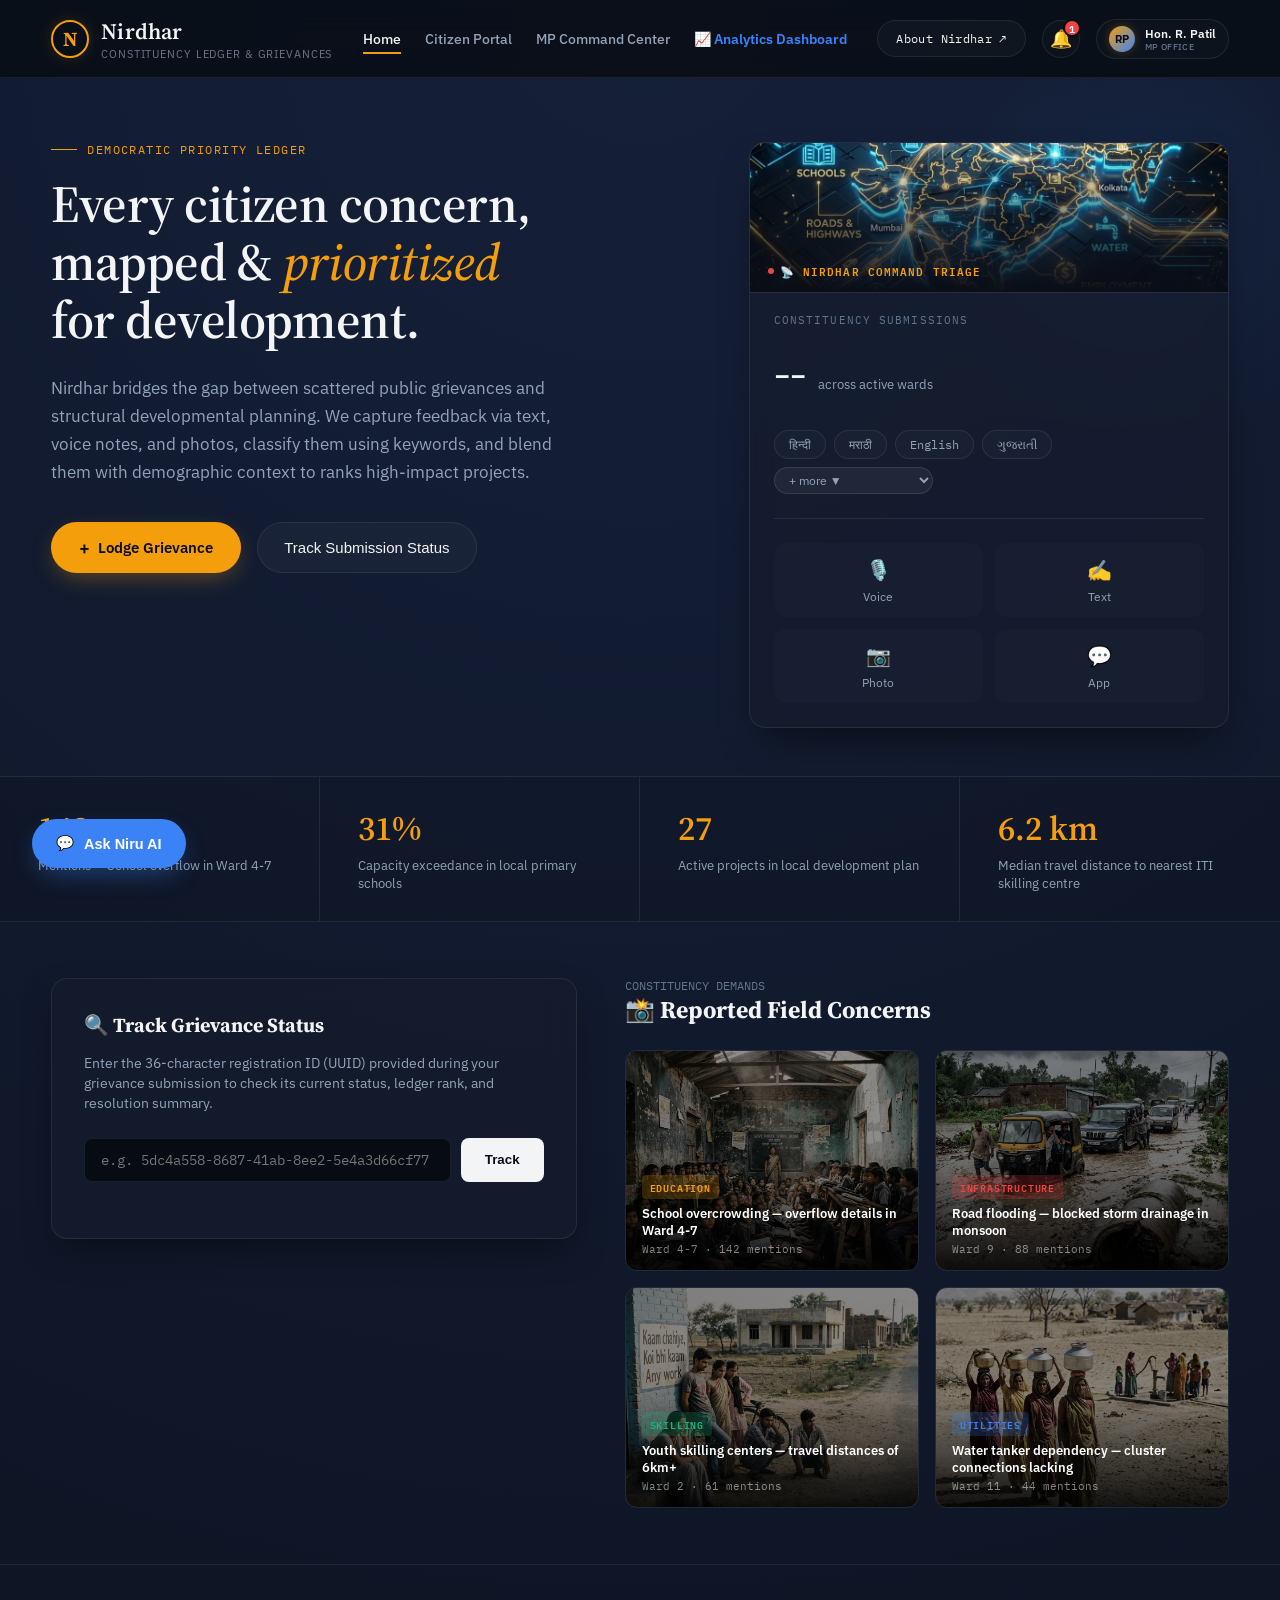
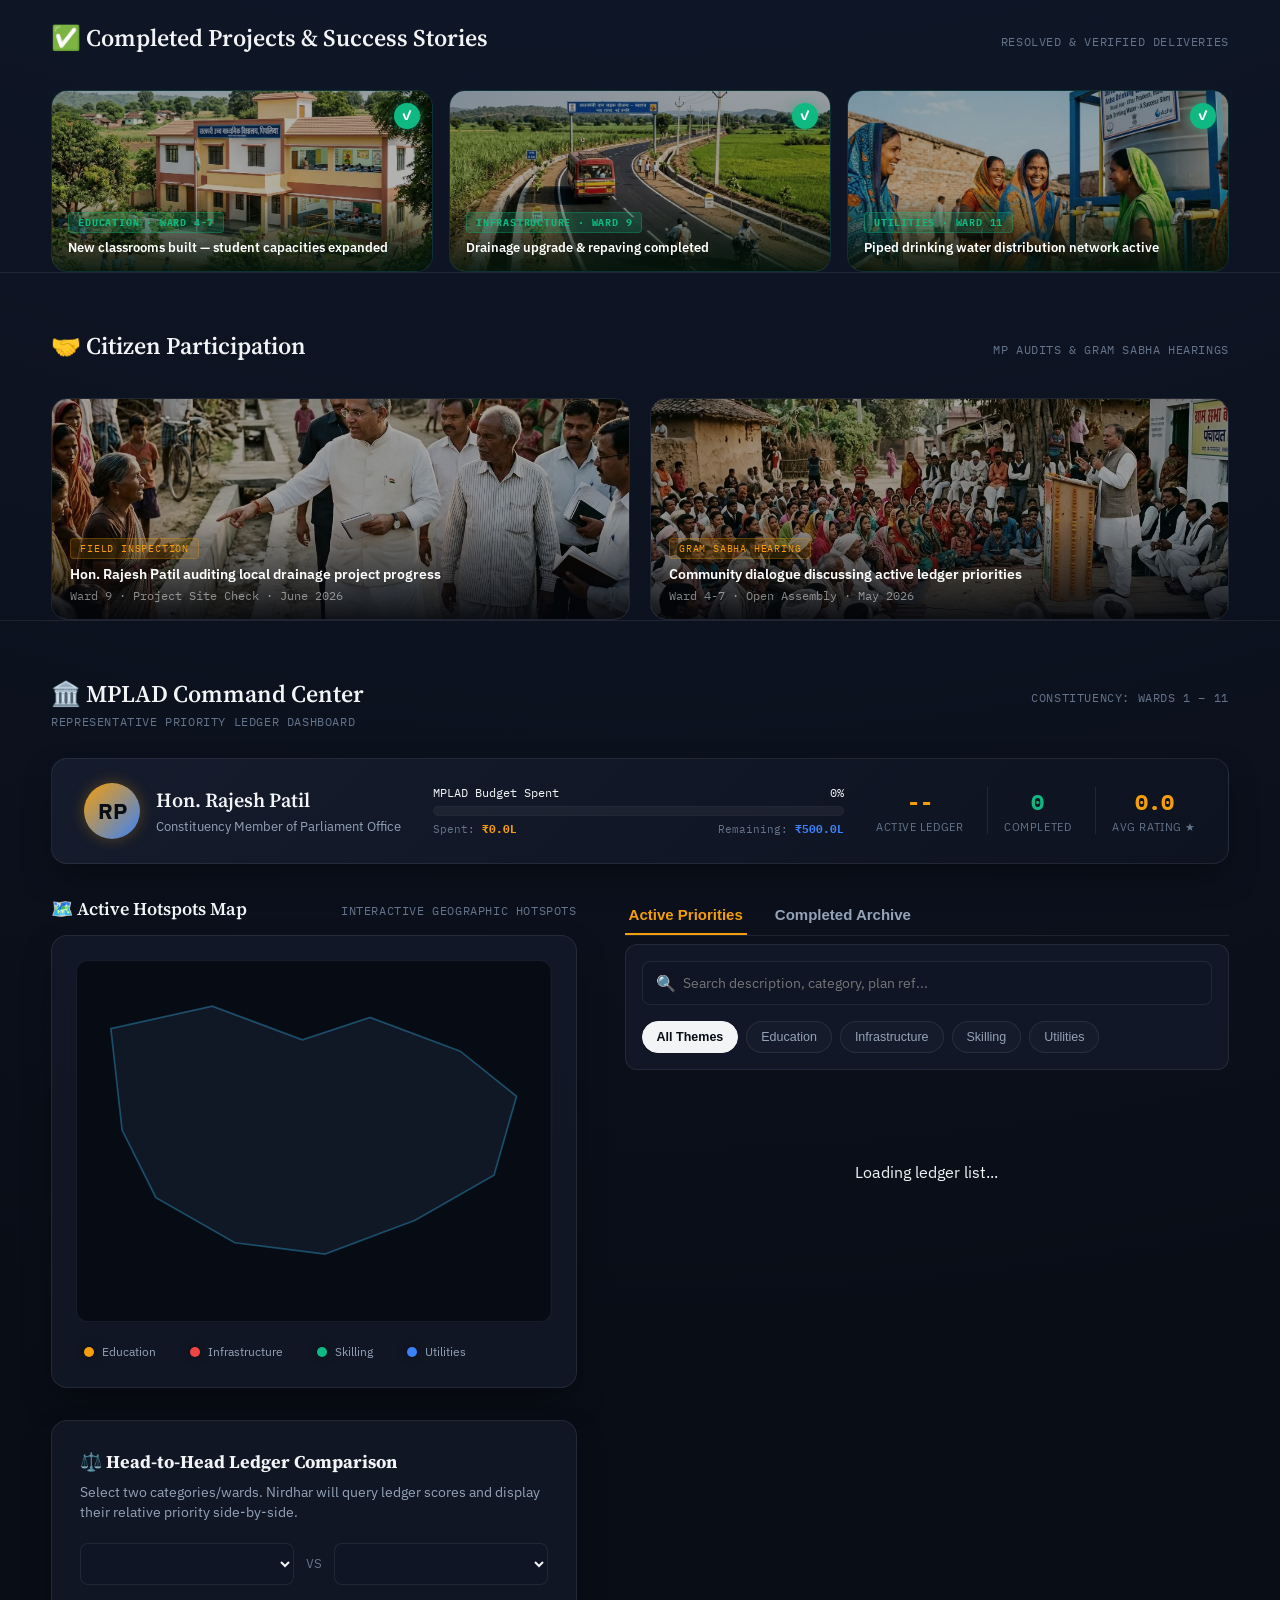
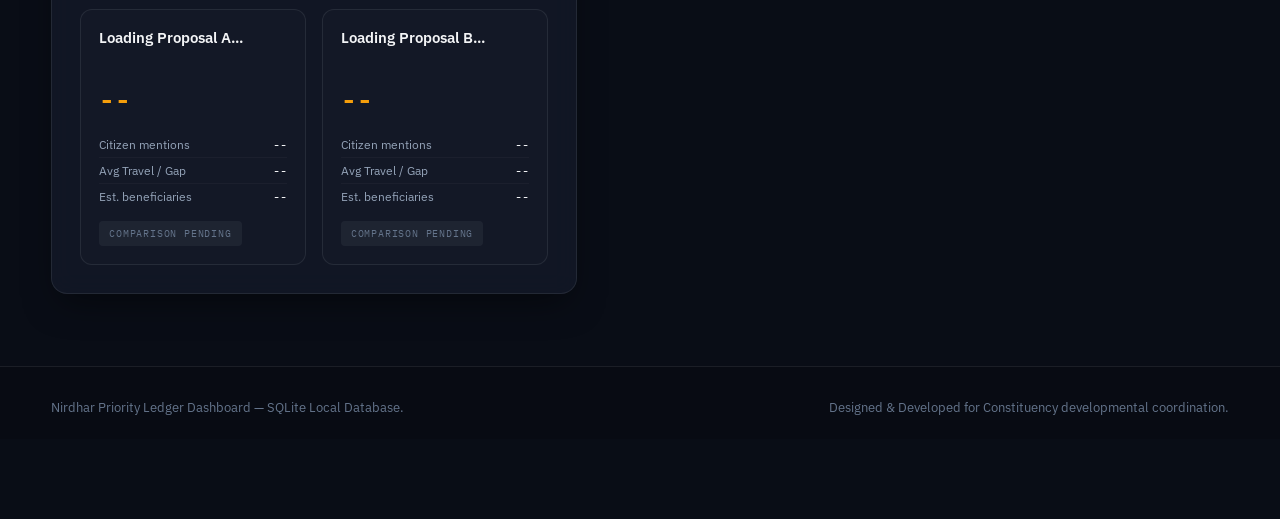
==== commit 49a586b8: "feat: Add Analytics Dashboard and optimize images to WebP" ====
--- a/frontend/nirdhar/index.html
+++ b/frontend/nirdhar/index.html
@@ -24,7 +24,7 @@
     <a href="#home" class="active" onclick="navigateTo('#home', this)">Home</a>
     <a href="#citizen-services" onclick="navigateTo('#citizen-services', this)">Citizen Portal</a>
     <a href="#ledger" onclick="navigateTo('#ledger', this)">MP Command Center</a>
-    <a href="#map" onclick="navigateTo('#map', this)">Hotspots Map</a>
+    <a href="/dashboard" style="color: #3b82f6; font-weight: 600;">📈 Analytics Dashboard</a>
   </nav>
   <div style="display:flex; align-items:center; gap:16px;">
     <button class="brief-btn" onclick="openModal('briefModal')">About Nirdhar ↗</button>
@@ -92,7 +92,7 @@
   <!-- Hero panel status summary -->
   <div class="hero-panel" style="padding: 0; overflow: hidden; display: flex; flex-direction: column;">
     <div style="width: 100%; height: 150px; overflow: hidden; position: relative; border-bottom: 1px solid var(--card-border);">
-      <img src="images/hero_illustration.png" alt="Digital India Map Data Visualization" style="width:100%; height:100%; object-fit:cover;">
+      <img src="images/hero_illustration.webp" alt="Digital India Map Data Visualization" style="width:100%; height:100%; object-fit:cover;">
       <div style="position: absolute; inset: 0; background: linear-gradient(to top, #090d16, transparent 95%);"></div>
       <div style="position: absolute; bottom: 12px; left: 18px; font-family:'IBM Plex Mono', monospace; font-size: 11px; text-transform: uppercase; letter-spacing: 0.1em; color: var(--accent-gold); font-weight:600; display:flex; align-items:center; gap:6px;">
         <span style="width:6px; height:6px; background:var(--accent-vermil); border-radius:50%; display:inline-block; animation:recPulse 1.5s infinite;"></span>
@@ -203,7 +203,7 @@
     </div>
     <div class="gallery-grid">
       <div class="gallery-card" onclick="filterByCategory('education')">
-        <img src="images/problem_education.png" alt="School overcrowding" loading="lazy">
+        <img src="images/problem_education.webp" alt="School overcrowding" loading="lazy">
         <div class="overlay-label">
           <span class="cat-badge education">Education</span>
           <div class="caption">School overcrowding — overflow details in Ward 4-7</div>
@@ -211,7 +211,7 @@
         </div>
       </div>
       <div class="gallery-card" onclick="filterByCategory('infrastructure')">
-        <img src="images/problem_infrastructure.png" alt="Flooded road" loading="lazy">
+        <img src="images/problem_infrastructure.webp" alt="Flooded road" loading="lazy">
         <div class="overlay-label">
           <span class="cat-badge infrastructure">Infrastructure</span>
           <div class="caption">Road flooding — blocked storm drainage in monsoon</div>
@@ -219,7 +219,7 @@
         </div>
       </div>
       <div class="gallery-card" onclick="filterByCategory('skilling')">
-        <img src="images/problem_skilling.png" alt="Youth unemployment" loading="lazy">
+        <img src="images/problem_skilling.webp" alt="Youth unemployment" loading="lazy">
         <div class="overlay-label">
           <span class="cat-badge skilling">Skilling</span>
           <div class="caption">Youth skilling centers — travel distances of 6km+</div>
@@ -227,7 +227,7 @@
         </div>
       </div>
       <div class="gallery-card" onclick="filterByCategory('utilities')">
-        <img src="images/problem_utilities.png" alt="Water scarcity" loading="lazy">
+        <img src="images/problem_utilities.webp" alt="Water scarcity" loading="lazy">
         <div class="overlay-label">
           <span class="cat-badge utilities">Utilities</span>
           <div class="caption">Water tanker dependency — cluster connections lacking</div>
@@ -246,7 +246,7 @@
   </div>
   <div class="success-grid">
     <div class="success-card">
-      <img src="images/completed_school.png" alt="Renovated school" loading="lazy">
+      <img src="images/completed_school.webp" alt="Renovated school" loading="lazy">
       <div class="tick">✓</div>
       <div class="success-label">
         <span class="success-badge">Education · Ward 4-7</span>
@@ -254,7 +254,7 @@
       </div>
     </div>
     <div class="success-card">
-      <img src="images/completed_road.png" alt="Rehabilitated drainage" loading="lazy">
+      <img src="images/completed_road.webp" alt="Rehabilitated drainage" loading="lazy">
       <div class="tick">✓</div>
       <div class="success-label">
         <span class="success-badge">Infrastructure · Ward 9</span>
@@ -262,7 +262,7 @@
       </div>
     </div>
     <div class="success-card">
-      <img src="images/completed_water.png" alt="Piped water supply" loading="lazy">
+      <img src="images/completed_water.webp" alt="Piped water supply" loading="lazy">
       <div class="tick">✓</div>
       <div class="success-label">
         <span class="success-badge">Utilities · Ward 11</span>
@@ -280,7 +280,7 @@
   </div>
   <div class="ground-strip">
     <div class="ground-card">
-      <img src="images/mp_field_visit.png" alt="MP field visit" loading="lazy">
+      <img src="images/mp_field_visit.webp" alt="MP field visit" loading="lazy">
       <div class="ground-label">
         <span class="ground-tag">Field Inspection</span>
         <div class="ground-caption">Hon. Rajesh Patil auditing local drainage project progress</div>
@@ -288,7 +288,7 @@
       </div>
     </div>
     <div class="ground-card">
-      <img src="images/citizen_meeting.png" alt="Gram Sabha" loading="lazy">
+      <img src="images/citizen_meeting.webp" alt="Gram Sabha" loading="lazy">
       <div class="ground-label">
         <span class="ground-tag">Gram Sabha Hearing</span>
         <div class="ground-caption">Community dialogue discussing active ledger priorities</div>
